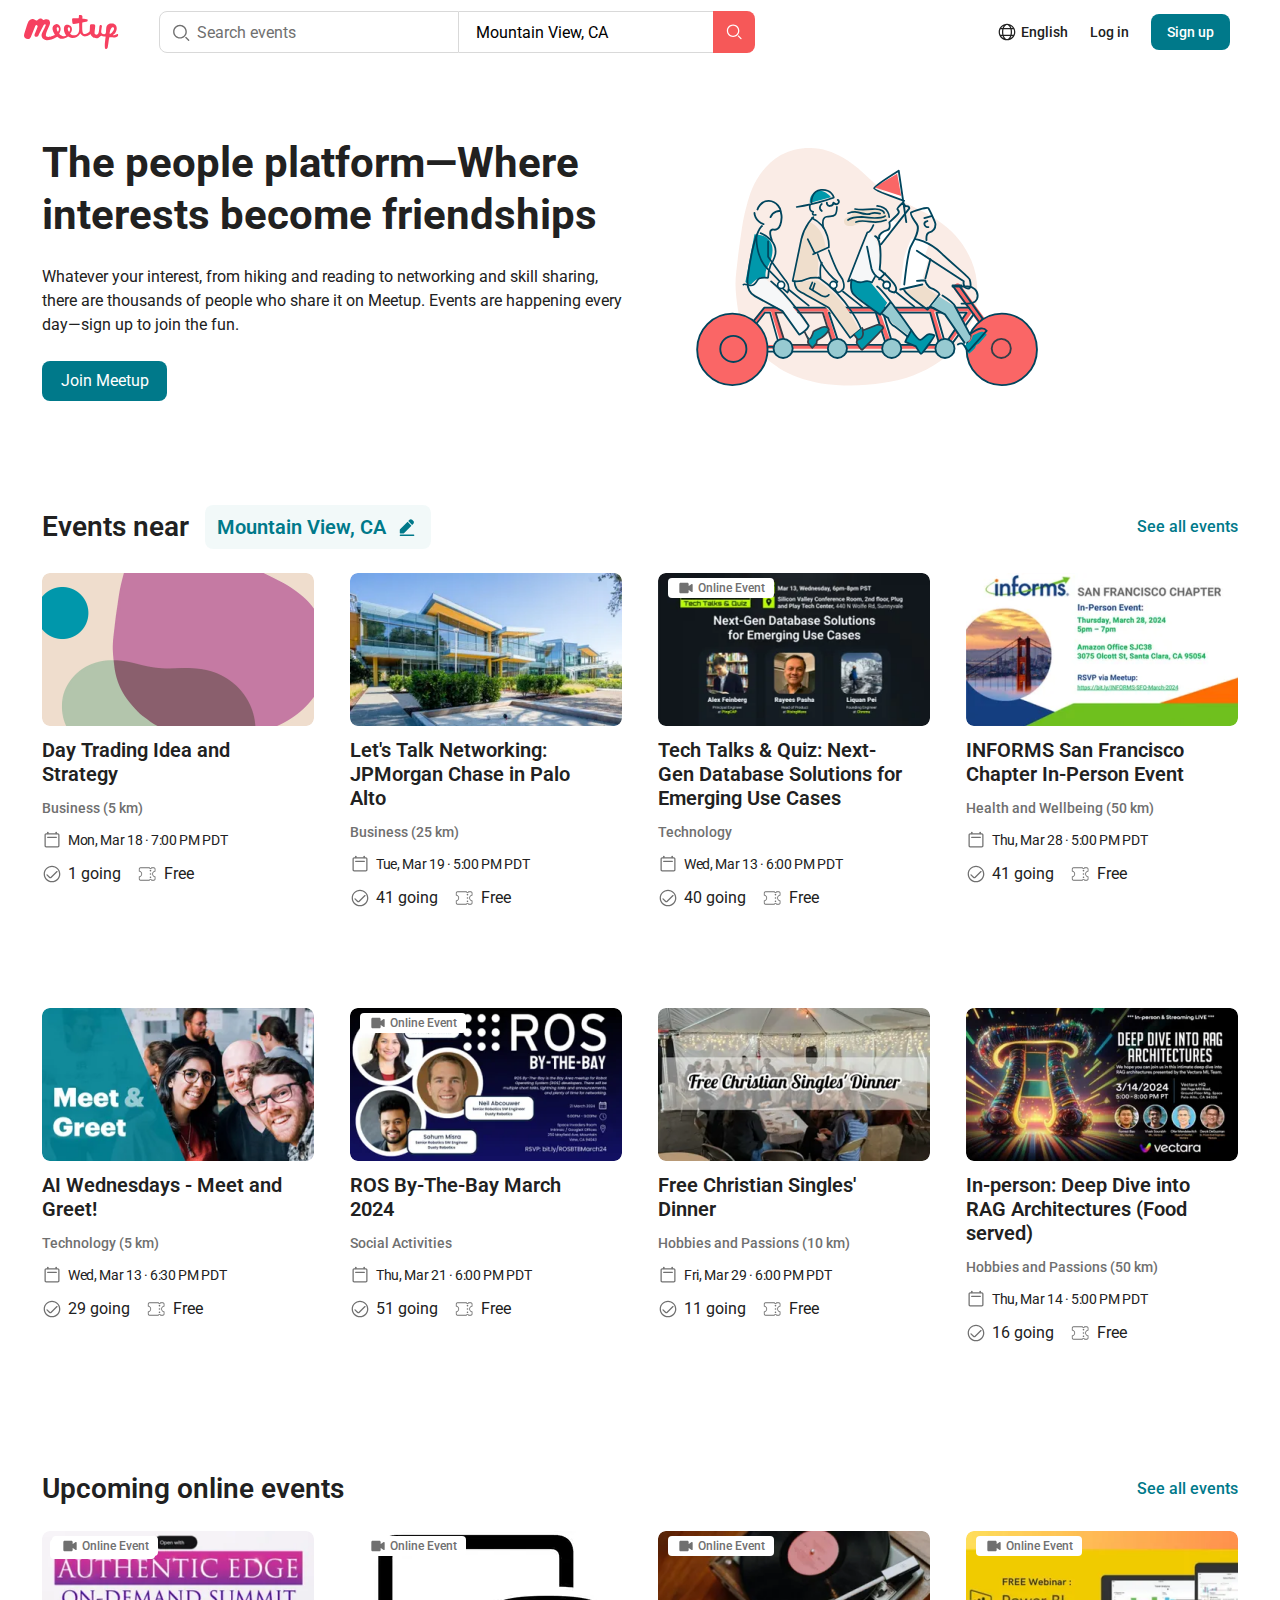
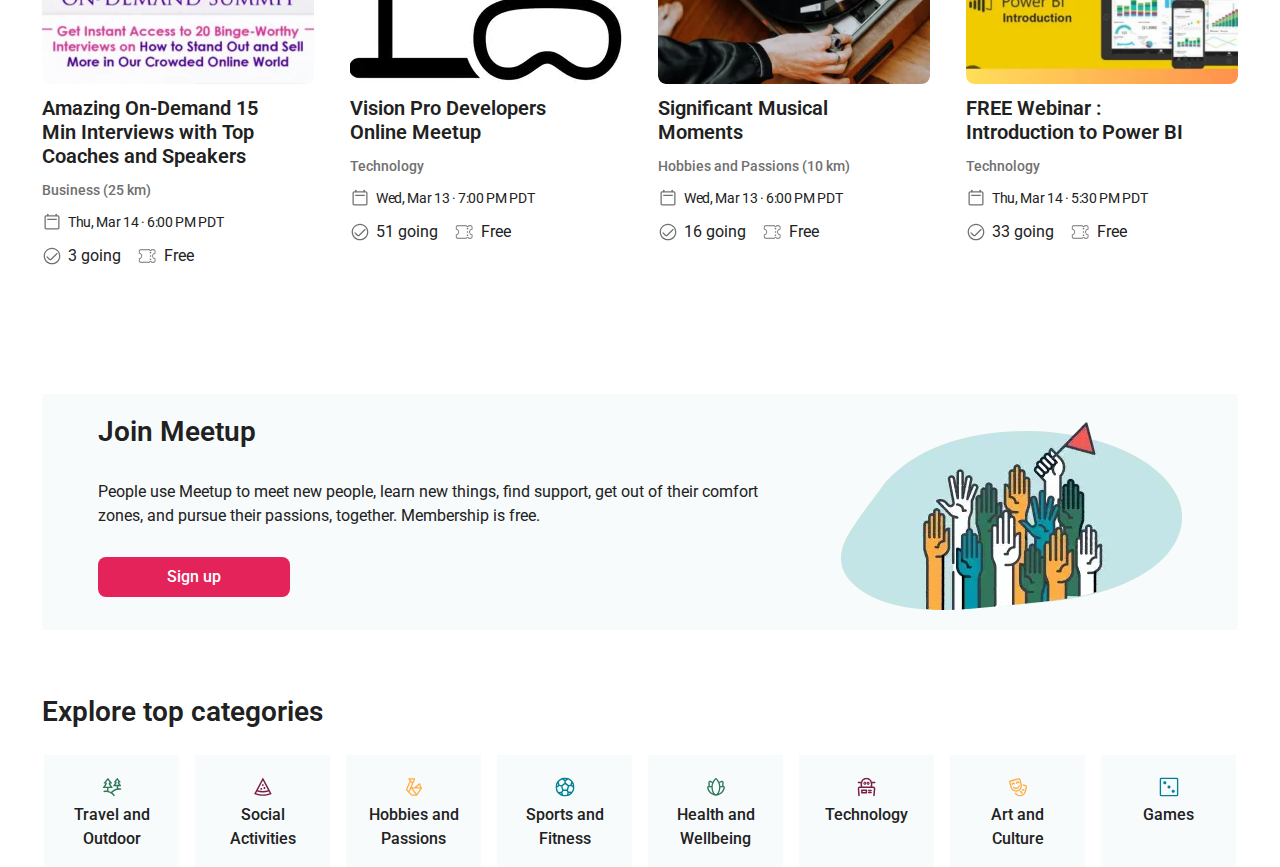
==== home.html @ adc6a34d "feat: add section categories to home-page" ====
<!DOCTYPE html>
<html lang="en">
  <head>
    <meta charset="UTF-8" />
    <meta name="viewport" content="width=device-width, initial-scale=1.0" />
    <title>Meetup</title>
    <link rel="preconnect" href="https://fonts.googleapis.com" />
    <link rel="preconnect" href="https://fonts.gstatic.com" crossorigin />
    <link
      href="https://fonts.googleapis.com/css2?family=Roboto:ital,wght@0,100;0,300;0,400;0,500;0,700;0,900;1,100;1,300;1,400;1,500;1,700;1,900&display=swap"
      rel="stylesheet"
    />
    <link rel="stylesheet" href="common-assets/styles/style.css" />
    <link rel="stylesheet" href="pages/home/styles/home.css" />
  </head>
  <body>
    <header class="header">
      <div class="logo">
        <a href="./home.html" class="logo__link">
          <img
            src="common-assets/icons/logo.svg"
            alt="logo_meetup"
            class="logo__img"
          />
        </a>
      </div>
      <form action="" class="search-form">
        <input
          type="text"
          name="search-events"
          class="search-form__input-events"
          placeholder="Search events"
        />
        <input
          type="text"
          name="search-location"
          class="search-form__input-location"
          value="Mountain View, CA"
        />
        <button type="submit" class="search-form__btn-submit">
          <img
            src="common-assets/icons/header_search_btn.svg"
            alt="search_btn_submit"
          />
        </button>
      </form>
      <div class="actions">
        <button class="btn-languages">
          <img src="common-assets/icons/header_languages.svg" alt="languages" />
          English
        </button>
        <button class="btn-logIn">Log in</button>
        <button class="btn-signUp">Sign up</button>
      </div>
    </header>
    <main class="main-container">
      <section class="banner">
        <div class="banner__content">
          <h1 class="banner__title">
            The people platform—Where interests become friendships
          </h1>
          <p class="banner__text">
            Whatever your interest, from hiking and reading to networking and
            skill sharing, there are thousands of people who share it on Meetup.
            Events are happening every day—sign up to join the fun.
          </p>
          <a href="./pages/events/events.html" class="banner__btn"
            >Join Meetup</a
          >
        </div>
        <img
          src="pages/home/assets/icons/banner.svg"
          alt="meetup_banner"
          class="banner__img"
        />
      </section>
      <section class="events">
        <div class="events__info">
          <h2 class="events__title">Events near</h2>
          <button class="events__btn-location">
            Mountain View, CA
            <img
              class="events__btn-location--icon"
              src="pages/home/assets/icons/events-location.svg"
              alt="change events location"
            />
          </button>
          <a href="" class="events__link">See all events</a>
        </div>
        <div class="events__list">
          <div class="event">
            <img
              src="pages/home/assets/images/events-1.png"
              alt="event-img"
              class="event__img"
            />
            <div class="event__content">
              <h3 class="event__title">Day Trading Idea and Strategy</h3>
              <p class="event__category">Business (5 km)</p>
              <p class="event__date">
                <img src="pages/home/assets/icons/event-date.svg" alt="date" />
                Mon, Mar 18 · 7:00 PM PDT
              </p>
              <div class="event__inner">
                <span class="event__attendees">
                  <img
                    src="pages/home/assets/icons/event-attendees.svg"
                    alt="attendees"
                  />
                  1 going
                </span>
                <span class="event__cost">
                  <img
                    src="./pages/home/assets/icons/event-cost.svg"
                    alt="cost"
                  />
                  Free
                </span>
              </div>
            </div>
          </div>
          <div class="event">
            <img
              src="pages/home/assets/images/events-2.png"
              alt="event-img"
              class="event__img"
            />
            <div class="event__content">
              <h3 class="event__title">
                Let's Talk Networking: JPMorgan Chase in Palo Alto
              </h3>
              <p class="event__category">Business (25 km)</p>
              <p class="event__date">
                <img src="pages/home/assets/icons/event-date.svg" alt="date" />
                Tue, Mar 19 · 5:00 PM PDT
              </p>
              <div class="event__inner">
                <span class="event__attendees">
                  <img
                    src="pages/home/assets/icons/event-attendees.svg"
                    alt="attendees"
                  />
                  41 going
                </span>
                <span class="event__cost">
                  <img
                    src="./pages/home/assets/icons/event-cost.svg"
                    alt="cost"
                  />
                  Free
                </span>
              </div>
            </div>
          </div>
          <div class="event">
            <img
              src="pages/home/assets/images/events-3.png"
              alt="event-img"
              class="event__img"
            />
            <div class="event__content">
              <div class="event__type">
                <img
                  src="pages/home/assets/icons/event-online.svg"
                  alt="online"
                />
                Online Event
              </div>
              <h3 class="event__title">
                Tech Talks & Quiz: Next-Gen Database Solutions for Emerging Use
                Cases
              </h3>
              <p class="event__category">Technology</p>
              <p class="event__date">
                <img src="pages/home/assets/icons/event-date.svg" alt="date" />
                Wed, Mar 13 · 6:00 PM PDT
              </p>
              <div class="event__inner">
                <span class="event__attendees">
                  <img
                    src="pages/home/assets/icons/event-attendees.svg"
                    alt="attendees"
                  />
                  40 going
                </span>
                <span class="event__cost">
                  <img
                    src="./pages/home/assets/icons/event-cost.svg"
                    alt="cost"
                  />
                  Free
                </span>
              </div>
            </div>
          </div>
          <div class="event">
            <img
              src="pages/home/assets/images/events-4.png"
              alt="event-img"
              class="event__img"
            />
            <div class="event__content">
              <h3 class="event__title">
                INFORMS San Francisco Chapter In-Person Event
              </h3>
              <p class="event__category">Health and Wellbeing (50 km)</p>
              <p class="event__date">
                <img src="pages/home/assets/icons/event-date.svg" alt="date" />
                Thu, Mar 28 · 5:00 PM PDT
              </p>
              <div class="event__inner">
                <span class="event__attendees">
                  <img
                    src="pages/home/assets/icons/event-attendees.svg"
                    alt="attendees"
                  />
                  41 going
                </span>
                <span class="event__cost">
                  <img
                    src="./pages/home/assets/icons/event-cost.svg"
                    alt="cost"
                  />
                  Free
                </span>
              </div>
            </div>
          </div>
          <div class="event">
            <img
              src="pages/home/assets/images/events-5.png"
              alt="event-img"
              class="event__img"
            />
            <div class="event__content">
              <h3 class="event__title">AI Wednesdays - Meet and Greet!</h3>
              <p class="event__category">Technology (5 km)</p>
              <p class="event__date">
                <img src="pages/home/assets/icons/event-date.svg" alt="date" />
                Wed, Mar 13 · 6:30 PM PDT
              </p>
              <div class="event__inner">
                <span class="event__attendees">
                  <img
                    src="pages/home/assets/icons/event-attendees.svg"
                    alt="attendees"
                  />
                  29 going
                </span>
                <span class="event__cost">
                  <img
                    src="./pages/home/assets/icons/event-cost.svg"
                    alt="cost"
                  />
                  Free
                </span>
              </div>
            </div>
          </div>
          <div class="event">
            <img
              src="pages/home/assets/images/events-6.png"
              alt="event-img"
              class="event__img"
            />
            <div class="event__content">
              <div class="event__type">
                <img
                  src="pages/home/assets/icons/event-online.svg"
                  alt="online"
                />
                Online Event
              </div>
              <h3 class="event__title">ROS By-The-Bay March 2024</h3>
              <p class="event__category">Social Activities</p>
              <p class="event__date">
                <img src="pages/home/assets/icons/event-date.svg" alt="date" />
                Thu, Mar 21 · 6:00 PM PDT
              </p>
              <div class="event__inner">
                <span class="event__attendees">
                  <img
                    src="pages/home/assets/icons/event-attendees.svg"
                    alt="attendees"
                  />
                  51 going
                </span>
                <span class="event__cost">
                  <img
                    src="./pages/home/assets/icons/event-cost.svg"
                    alt="cost"
                  />
                  Free
                </span>
              </div>
            </div>
          </div>
          <div class="event">
            <img
              src="pages/home/assets/images/events-7.png"
              alt="event-img"
              class="event__img"
            />
            <div class="event__content">
              <h3 class="event__title">Free Christian Singles' Dinner</h3>
              <p class="event__category">Hobbies and Passions (10 km)</p>
              <p class="event__date">
                <img src="pages/home/assets/icons/event-date.svg" alt="date" />
                Fri, Mar 29 · 6:00 PM PDT
              </p>
              <div class="event__inner">
                <span class="event__attendees">
                  <img
                    src="pages/home/assets/icons/event-attendees.svg"
                    alt="attendees"
                  />
                  11 going
                </span>
                <span class="event__cost">
                  <img
                    src="./pages/home/assets/icons/event-cost.svg"
                    alt="cost"
                  />
                  Free
                </span>
              </div>
            </div>
          </div>
          <div class="event">
            <img
              src="pages/home/assets/images/events-8.png"
              alt="event-img"
              class="event__img"
            />
            <div class="event__content">
              <h3 class="event__title">
                In-person: Deep Dive into RAG Architectures (Food served)
              </h3>
              <p class="event__category">Hobbies and Passions (50 km)</p>
              <p class="event__date">
                <img src="pages/home/assets/icons/event-date.svg" alt="date" />
                Thu, Mar 14 · 5:00 PM PDT
              </p>
              <div class="event__inner">
                <span class="event__attendees">
                  <img
                    src="pages/home/assets/icons/event-attendees.svg"
                    alt="attendees"
                  />
                  16 going
                </span>
                <span class="event__cost">
                  <img
                    src="./pages/home/assets/icons/event-cost.svg"
                    alt="cost"
                  />
                  Free
                </span>
              </div>
            </div>
          </div>
        </div>
      </section>
      <section class="events events--online">
        <div class="events__info">
          <h2 class="events__title">Upcoming online events</h2>
          <a href="" class="events__link">See all events</a>
        </div>
        <div class="events__list">
          <div class="event">
            <img
              src="pages/home/assets/images/events-online-1.png"
              alt="event-img"
              class="event__img"
            />
            <div class="event__content">
              <div class="event__type">
                <img
                  src="pages/home/assets/icons/event-online.svg"
                  alt="online"
                />
                Online Event
              </div>
              <h3 class="event__title">
                Amazing On-Demand 15 Min Interviews with Top Coaches and
                Speakers
              </h3>
              <p class="event__category">Business (25 km)</p>
              <p class="event__date">
                <img src="pages/home/assets/icons/event-date.svg" alt="date" />
                Thu, Mar 14 · 6:00 PM PDT
              </p>
              <div class="event__inner">
                <span class="event__attendees">
                  <img
                    src="pages/home/assets/icons/event-attendees.svg"
                    alt="attendees"
                  />
                  3 going
                </span>
                <span class="event__cost">
                  <img
                    src="./pages/home/assets/icons/event-cost.svg"
                    alt="cost"
                  />
                  Free
                </span>
              </div>
            </div>
          </div>
          <div class="event">
            <img
              src="pages/home/assets/images/events-online-2.png"
              alt="event-img"
              class="event__img"
            />
            <div class="event__content">
              <div class="event__type">
                <img
                  src="pages/home/assets/icons/event-online.svg"
                  alt="online"
                />
                Online Event
              </div>
              <h3 class="event__title">Vision Pro Developers Online Meetup</h3>
              <p class="event__category">Technology</p>
              <p class="event__date">
                <img src="pages/home/assets/icons/event-date.svg" alt="date" />
                Wed, Mar 13 · 7:00 PM PDT
              </p>
              <div class="event__inner">
                <span class="event__attendees">
                  <img
                    src="pages/home/assets/icons/event-attendees.svg"
                    alt="attendees"
                  />
                  51 going
                </span>
                <span class="event__cost">
                  <img
                    src="./pages/home/assets/icons/event-cost.svg"
                    alt="cost"
                  />
                  Free
                </span>
              </div>
            </div>
          </div>
          <div class="event">
            <img
              src="pages/home/assets/images/events-online-3.png"
              alt="event-img"
              class="event__img"
            />
            <div class="event__content">
              <div class="event__type">
                <img
                  src="pages/home/assets/icons/event-online.svg"
                  alt="online"
                />
                Online Event
              </div>
              <h3 class="event__title">Significant Musical Moments</h3>
              <p class="event__category">Hobbies and Passions (10 km)</p>
              <p class="event__date">
                <img src="pages/home/assets/icons/event-date.svg" alt="date" />
                Wed, Mar 13 · 6:00 PM PDT
              </p>
              <div class="event__inner">
                <span class="event__attendees">
                  <img
                    src="pages/home/assets/icons/event-attendees.svg"
                    alt="attendees"
                  />
                  16 going
                </span>
                <span class="event__cost">
                  <img
                    src="./pages/home/assets/icons/event-cost.svg"
                    alt="cost"
                  />
                  Free
                </span>
              </div>
            </div>
          </div>
          <div class="event">
            <img
              src="pages/home/assets/images/events-online-4.png"
              alt="event-img"
              class="event__img"
            />
            <div class="event__content">
              <div class="event__type">
                <img
                  src="pages/home/assets/icons/event-online.svg"
                  alt="online"
                />
                Online Event
              </div>
              <h3 class="event__title">
                FREE Webinar : Introduction to Power BI
              </h3>
              <p class="event__category">Technology</p>
              <p class="event__date">
                <img src="pages/home/assets/icons/event-date.svg" alt="date" />
                Thu, Mar 14 · 5:30 PM PDT
              </p>
              <div class="event__inner">
                <span class="event__attendees">
                  <img
                    src="pages/home/assets/icons/event-attendees.svg"
                    alt="attendees"
                  />
                  33 going
                </span>
                <span class="event__cost">
                  <img
                    src="./pages/home/assets/icons/event-cost.svg"
                    alt="cost"
                  />
                  Free
                </span>
              </div>
            </div>
          </div>
        </div>
      </section>
      <section class="join">
        <h2 class="join__title">Join Meetup</h2>
        <img
          src="pages/home/assets/images/join.png"
          alt="join_img"
          class="join__img"
        />
        <p class="join__text">
          People use Meetup to meet new people, learn new things, find support,
          get out of their comfort zones, and pursue their passions, together.
          Membership is free.
        </p>
        <button class="join__btn">Sign up</button>
      </section>
      <section class="categories">
        <h2 class="categories__title">Explore top categories</h2>
        <div class="categories__wrapper">
          <div class="category">
            <img
              class="category__icon"
              src="pages/home/assets/icons/category-1.svg"
              alt="category-icon"
            />
            <h4 class="category__title">Travel and Outdoor</h4>
          </div>
          <div class="category">
            <img
              class="category__icon"
              src="pages/home/assets/icons/category-2.svg"
              alt="category-icon"
            />
            <h4 class="category__title">Social Activities</h4>
          </div>
          <div class="category">
            <img
              class="category__icon"
              src="pages/home/assets/icons/category-3.svg"
              alt="category-icon"
            />
            <h4 class="category__title">Hobbies and Passions</h4>
          </div>
          <div class="category">
            <img
              class="category__icon"
              src="pages/home/assets/icons/category-4.svg"
              alt="category-icon"
            />
            <h4 class="category__title">Sports and Fitness</h4>
          </div>
          <div class="category">
            <img
              class="category__icon"
              src="pages/home/assets/icons/category-5.svg"
              alt="category-icon"
            />
            <h4 class="category__title">Health and Wellbeing</h4>
          </div>
          <div class="category">
            <img
              class="category__icon"
              src="pages/home/assets/icons/category-6.svg"
              alt="category-icon"
            />
            <h4 class="category__title">Technology</h4>
          </div>
          <div class="category">
            <img
              class="category__icon"
              src="pages/home/assets/icons/category-7.svg"
              alt="category-icon"
            />
            <h4 class="category__title">Art and Culture</h4>
          </div>
          <div class="category">
            <img
              class="category__icon"
              src="pages/home/assets/icons/category-8.svg"
              alt="category-icon"
            />
            <h4 class="category__title">Games</h4>
          </div>
        </div>
      </section>
    </main>
  </body>
</html>
---- common-assets/styles/style.css ----
* {
  margin: 0;
  padding: 0;
  box-sizing: border-box;
  font-family: "Roboto", sans-serif;
  font-weight: 400;
  font-style: normal;
}

.header {
  display: flex;
  align-items: center;
  justify-content: space-between;
  gap: 15px 40px;
  flex-wrap: wrap;
  padding: 11px 50px 11px 24px;
}
@media screen and (max-width: 1024.9px) {
  .header {
    padding-right: 24px;
  }
}
@media screen and (max-width: 545.9px) {
  .header {
    padding: 4px 7px 4px 20px;
    -moz-column-gap: 30px;
         column-gap: 30px;
  }
}
.header .logo {
  /* .logo__link */
}
@media screen and (max-width: 545.9px) {
  .header .logo {
    padding-left: 4px;
  }
}
.header .logo__link {
  display: flex;
  align-items: center;
  justify-content: center;
  gap: 0;
}
.header .search-form {
  display: flex;
  align-items: center;
  justify-content: start;
  gap: 0;
  flex-grow: 1;
  /* .search-form__input-events */
  /* .search-form__input-location */
  /* .search-form__input-events */
  /* .search-form__input-location */
  /* .search-form__btn-submit */
}
@media screen and (max-width: 950.9px) {
  .header .search-form {
    order: 2;
  }
}
.header .search-form__input-events, .header .search-form__input-location {
  font-size: 16px;
  font-weight: 400;
  line-height: 1.17;
  border: 1px solid #d9d9d9;
  outline: none;
  padding: 13px 17px;
  height: 42px;
  color: #000000;
}
.header .search-form__input-events::-moz-placeholder, .header .search-form__input-location::-moz-placeholder {
  font-size: 16px;
  font-weight: 400;
  line-height: 1.17;
  color: #707070;
}
.header .search-form__input-events::placeholder, .header .search-form__input-location::placeholder {
  font-size: 16px;
  font-weight: 400;
  line-height: 1.17;
  color: #707070;
}
.header .search-form__input-events {
  border-radius: 8px 0px 0px 8px;
  background-image: url("./../icons/header_search_events.svg");
  background-repeat: no-repeat;
  background-position: 10px 10px;
  padding-left: 37px;
  flex-basis: 300px;
}
@media screen and (max-width: 950.9px) {
  .header .search-form__input-events {
    flex-grow: 1;
  }
}
.header .search-form__input-location {
  border-left: none;
  border-right: none;
  flex-basis: 254px;
}
@media screen and (max-width: 950.9px) {
  .header .search-form__input-location {
    flex-grow: 1;
  }
}
@media screen and (max-width: 545.9px) {
  .header .search-form__input-location {
    display: none;
  }
}
.header .search-form__btn-submit {
  display: flex;
  align-items: center;
  justify-content: center;
  gap: 0;
  border: none;
  outline: none;
  cursor: pointer;
  width: 42px;
  height: 42px;
  border-radius: 0px 8px 8px 0px;
  background-color: #f65858;
  flex-shrink: 0;
}
@media screen and (max-width: 950.9px) {
  .header .search-form__btn-submit {
    margin-right: 23px;
  }
}
.header .actions {
  display: flex;
  align-items: center;
  justify-content: center;
  gap: 22px;
}
.header .actions .btn-languages,
.header .actions .btn-logIn {
  display: flex;
  align-items: center;
  justify-content: center;
  gap: 0;
  border: none;
  outline: none;
  cursor: pointer;
  padding: 8px 0;
  height: 36px;
  gap: 4px;
  font-size: 14px;
  font-weight: 500;
  line-height: 1.43;
  color: #212121;
  background-color: #ffffff;
  border-radius: 8px;
}
.header .actions .btn-signUp {
  display: flex;
  align-items: center;
  justify-content: center;
  gap: 0;
  border: none;
  outline: none;
  cursor: pointer;
  padding: 8px 0;
  height: 36px;
  gap: 4px;
  font-size: 14px;
  font-weight: 500;
  line-height: 1.43;
  color: #ffffff;
  background-color: #00798a;
  border-radius: 8px;
  padding-left: 16px;
  padding-right: 16px;
}/*# sourceMappingURL=style.css.map */
---- pages/home/styles/home.css ----
.main-container {
  display: flex;
  flex-direction: column;
  gap: 64px;
  width: 100%;
  max-width: 1244px;
  padding: 0 24px;
  margin: 0 auto;
}
@media screen and (max-width: 425.9px) {
  .main-container {
    padding: 0 15px;
    gap: 20px;
  }
}

.banner {
  display: flex;
  align-items: center;
  justify-content: start;
  gap: 46px;
  padding: 71px 0 38px;
  /* .banner__content */
  /* .banner__title */
  /* .banner__text */
  /* .banner__btn */
  /* .banner__img */
}
@media screen and (max-width: 925.9px) {
  .banner {
    flex-direction: column;
  }
}
@media screen and (max-width: 425.9px) {
  .banner {
    padding: 19px 0 0 6px;
    gap: 10px;
  }
}
.banner__content {
  display: flex;
  flex-direction: column;
  gap: 24px;
  color: #212121;
  max-width: 580px;
}
@media screen and (max-width: 425.9px) {
  .banner__content {
    gap: 20px;
  }
}
.banner__title {
  font-size: 42px;
  font-weight: 700;
  line-height: 1.24;
}
@media screen and (max-width: 425.9px) {
  .banner__title {
    font-size: 25px;
  }
}
.banner__text {
  font-size: 16px;
  line-height: 24px;
}
@media screen and (max-width: 425.9px) {
  .banner__text {
    font-size: 12px;
  }
}
.banner__btn {
  display: flex;
  align-items: center;
  justify-content: center;
  gap: 0;
  border: none;
  outline: none;
  cursor: pointer;
  border-radius: 8px;
  width: 125px;
  height: 40px;
  color: #ffffff;
  background-color: #00798a;
  font-size: 16px;
  line-height: 1.5;
  text-decoration: none;
}
.banner__img {
  max-width: 379px;
}
@media screen and (max-width: 425.9px) {
  .banner__img {
    max-width: 215px;
  }
}

.events {
  display: flex;
  flex-direction: column;
  gap: 24px;
  /* .events__info */
  /* .events__title */
  /* .events__btn-location */
  /* .events__link */
  /* .events__list */
}
.events__info {
  display: flex;
  align-items: center;
  justify-content: start;
  gap: 16px;
}
.events__title {
  font-size: 28px;
  font-weight: 600;
  line-height: 1.29;
  color: #212121;
}
@media screen and (max-width: 768.9px) {
  .events__title {
    font-size: 20px;
  }
}
.events__btn-location {
  display: flex;
  align-items: center;
  justify-content: center;
  gap: 0;
  border: none;
  outline: none;
  cursor: pointer;
  border-radius: 8px;
  width: auto;
  height: auto;
  color: #00798a;
  background-color: rgba(151, 202, 209, 0.12);
  gap: 10px;
  padding: 10px 12px;
  font-size: 20px;
  font-weight: 600;
  line-height: 1.2;
}
@media screen and (max-width: 644.9px) {
  .events__btn-location {
    font-size: 14px;
    padding: 9px 8px;
  }
}
.events__link {
  margin-left: auto;
  font-size: 16px;
  font-weight: 500;
  line-height: 1.5;
  color: #00798a;
  text-decoration: none;
}
@media screen and (max-width: 644.9px) {
  .events__link {
    display: none;
  }
}
.events__list {
  display: flex;
  align-items: center;
  justify-content: center;
  gap: 36px;
  flex-wrap: wrap;
}
@media screen and (max-width: 644.9px) {
  .events__list {
    gap: 20px;
  }
}
.events .event {
  display: flex;
  flex-direction: column;
  gap: 12px;
  position: relative;
  width: 272px;
  height: 399px;
  /* .event:nth-child(n + 4) */
  /* .event__img */
  /* .event__content */
  /* .event__type */
  /* .event__title */
  /* .event__category */
  /* .event__inner */
  /* .event__date */
  /* .event__attendees */
  /* .event__cost */
  /* .event__date */
  /* .event__attendees */
  /* .event__cost */
  /* .event__attendees */
  /* .event__cost */
}
@media screen and (max-width: 644.9px) {
  .events .event {
    flex-direction: row;
    width: 100%;
    height: auto;
    border-top: 1px solid #d9d9d9;
    padding: 10px 0;
    gap: 8px;
  }
}
@media screen and (max-width: 644.9px) {
  .events .event:nth-child(n+4) {
    display: none;
  }
}
.events .event__img {
  width: 272px;
  height: 153px;
  border-radius: 8px;
}
@media screen and (max-width: 644.9px) {
  .events .event__img {
    width: 98px;
    height: 55px;
  }
}
.events .event__content {
  display: flex;
  flex-direction: column;
  gap: 12px;
}
@media screen and (max-width: 644.9px) {
  .events .event__content {
    gap: 3px;
  }
}
.events .event__type {
  display: flex;
  align-items: center;
  justify-content: center;
  gap: 4px;
  position: absolute;
  top: 5px;
  left: 10px;
  width: 106px;
  height: 20px;
  border-radius: 4px;
  background-color: #ffffff;
  color: #707070;
  font-size: 12px;
  font-weight: 500;
}
@media screen and (max-width: 644.9px) {
  .events .event__type {
    order: 4;
    font-size: 8px;
    position: static;
    justify-content: start;
  }
}
.events .event__title {
  font-size: 20px;
  font-weight: 600;
  line-height: 1.2;
  color: #212121;
  padding-right: 28px;
}
@media screen and (max-width: 644.9px) {
  .events .event__title {
    order: 2;
    font-size: 10px;
    font-weight: 500;
    padding: 0;
  }
}
.events .event__category {
  font-size: 14px;
  font-weight: 500;
  line-height: 1.43;
  color: #707070;
}
@media screen and (max-width: 644.9px) {
  .events .event__category {
    order: 3;
    font-size: 9px;
    font-weight: 400;
  }
}
.events .event__inner {
  display: flex;
  align-items: center;
  justify-content: start;
  gap: 16px;
}
@media screen and (max-width: 644.9px) {
  .events .event__inner {
    order: 5;
    margin-top: 15px;
  }
}
.events .event__date, .events .event__attendees, .events .event__cost {
  display: flex;
  align-items: center;
  justify-content: start;
  gap: 6px;
}
.events .event__date {
  font-size: 14px;
  line-height: 1.43;
  letter-spacing: -0.35px;
  color: #212121;
}
@media screen and (max-width: 644.9px) {
  .events .event__date {
    order: 1;
    font-size: 9px;
    font-weight: 500;
    letter-spacing: -0.21px;
    color: #7c6f50;
  }
}
@media screen and (max-width: 644.9px) {
  .events .event__date img {
    display: none;
  }
}
.events .event__attendees, .events .event__cost {
  font-size: 16px;
  line-height: 1.5;
  color: #212121;
}
@media screen and (max-width: 644.9px) {
  .events .event__attendees {
    font-size: 9px;
    color: #707070;
  }
}
@media screen and (max-width: 644.9px) {
  .events .event__attendees img {
    display: none;
  }
}
@media screen and (max-width: 644.9px) {
  .events .event__cost {
    display: none;
  }
}

.join {
  display: grid;
  grid-template-columns: 1fr auto;
  gap: 16px 57px;
  color: #212121;
  background-color: rgba(151, 202, 209, 0.08);
  padding: 20px 56px;
  /* .join__content */
  /* .join__title */
  /* .join__text */
  /* .join__btn */
  /* .join__img */
}
@media screen and (max-width: 868.9px) {
  .join {
    -moz-column-gap: 25px;
         column-gap: 25px;
    padding: 20px;
  }
}
@media screen and (max-width: 644.9px) {
  .join {
    grid-template-columns: 1fr;
    gap: 7px;
  }
}
.join__content {
  display: flex;
  flex-direction: column;
  gap: 16px;
  align-items: start;
}
.join__title {
  font-size: 28px;
  font-weight: 600;
  line-height: 1.29;
  color: #212121;
}
@media screen and (max-width: 768.9px) {
  .join__title {
    font-size: 20px;
  }
}
.join__text {
  font-size: 16px;
  line-height: 1.5;
}
@media screen and (max-width: 768.9px) {
  .join__text {
    font-size: 12px;
  }
}
.join__btn {
  display: flex;
  align-items: center;
  justify-content: center;
  gap: 0;
  border: none;
  outline: none;
  cursor: pointer;
  border-radius: 8px;
  width: 192px;
  height: 40px;
  color: #ffffff;
  background-color: #e32359;
  font-size: 16px;
  font-weight: 500;
  line-height: 1.5;
}
@media screen and (max-width: 644.9px) {
  .join__btn {
    justify-self: center;
    margin-top: 15px;
  }
}
.join__img {
  width: 341px;
  height: 196px;
  grid-row-start: 1;
  grid-row-end: 4;
  grid-column-start: 2;
  grid-column-end: 3;
}
@media screen and (max-width: 868.9px) {
  .join__img {
    width: 238px;
    height: 137px;
  }
}
@media screen and (max-width: 644.9px) {
  .join__img {
    grid-row-start: auto;
    grid-row-end: auto;
    grid-column-start: auto;
    grid-column-end: auto;
    justify-self: center;
  }
}

.categories {
  display: flex;
  flex-direction: column;
  gap: 24px;
  /* .categories__title */
  /* .categories__wrapper */
}
.categories__title {
  font-size: 28px;
  font-weight: 600;
  line-height: 1.29;
  color: #212121;
}
@media screen and (max-width: 768.9px) {
  .categories__title {
    font-size: 20px;
  }
}
.categories__wrapper {
  display: flex;
  align-items: center;
  justify-content: center;
  gap: 16px;
  flex-wrap: wrap;
}
.categories .category {
  display: flex;
  flex-direction: column;
  gap: 6px;
  align-items: center;
  width: 135px;
  height: 112px;
  padding: 22px 22px 11px;
  background-color: rgba(151, 202, 209, 0.08);
  /* .category__icon */
  /* .category__title */
}
.categories .category__icon {
  width: 20px;
  height: 20px;
}
.categories .category__title {
  font-size: 16px;
  font-weight: 500;
  line-height: 1.5;
  color: #212121;
  text-align: center;
}/*# sourceMappingURL=home.css.map */
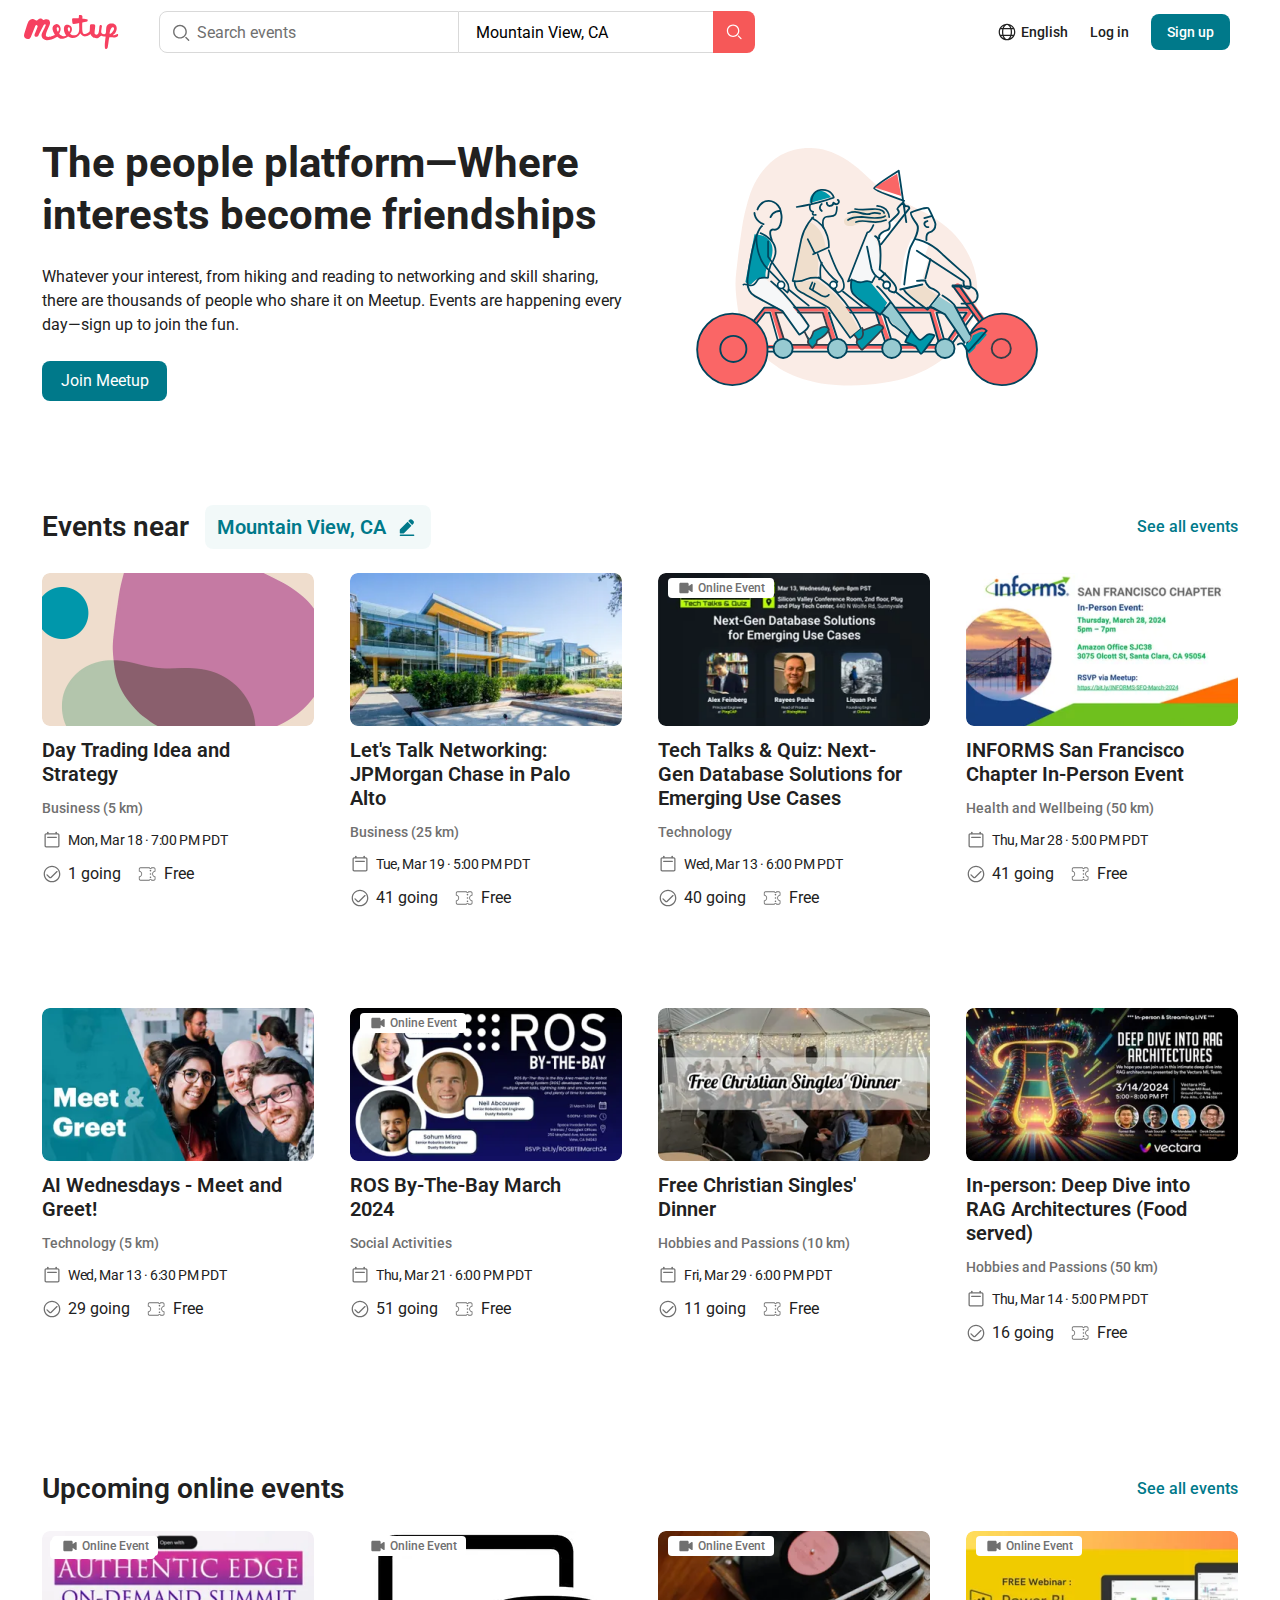
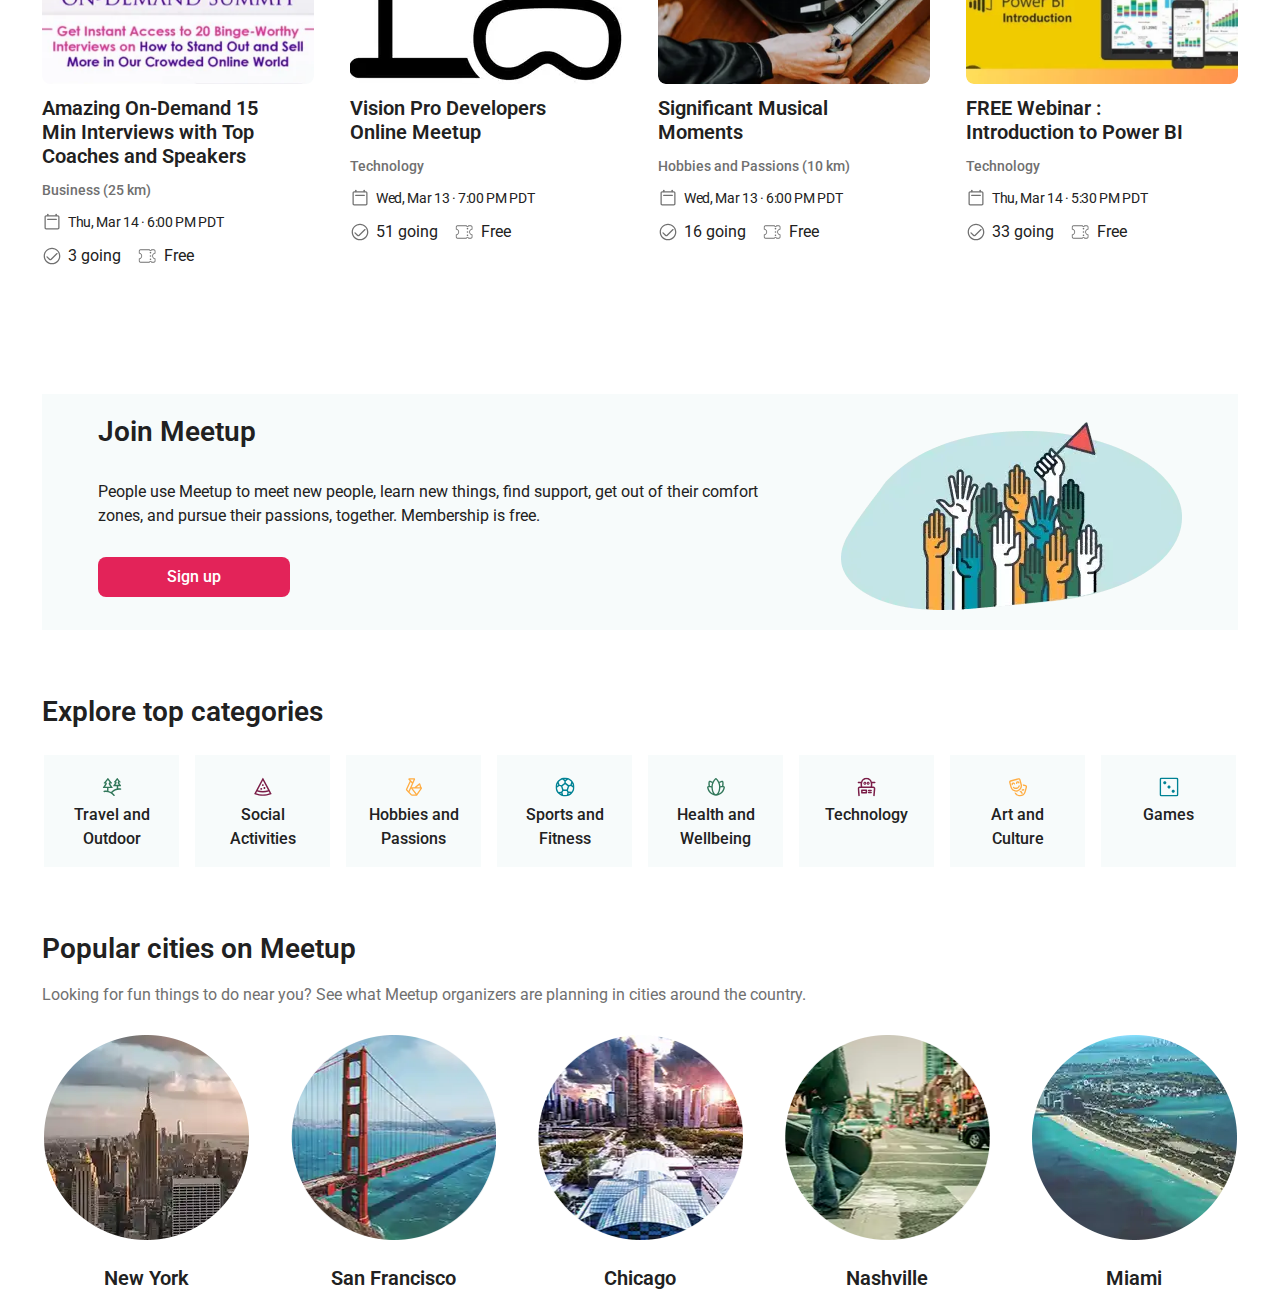
==== commit 44cc7fbc: "feat: add section cities to home-page" ====
--- a/home.html
+++ b/home.html
@@ -609,6 +609,55 @@
           </div>
         </div>
       </section>
+      <section class="cities">
+        <h2 class="cities__title">Popular cities on Meetup</h2>
+        <p class="cities__text">
+          Looking for fun things to do near you? See what Meetup organizers are
+          planning in cities around the country.
+        </p>
+        <div class="cities__wrapper">
+          <div class="city">
+            <img
+              src="./pages/home/assets/images/city-new-york.png"
+              alt="New York"
+              class="city__img"
+            />
+            <h4 class="city__title">New York</h4>
+          </div>
+          <div class="city">
+            <img
+              src="./pages/home/assets/images/city-san-francisco.png"
+              alt="San Francisco"
+              class="city__img"
+            />
+            <h4 class="city__title">San Francisco</h4>
+          </div>
+          <div class="city">
+            <img
+              src="./pages/home/assets/images/city-chicago.png"
+              alt="Chicago"
+              class="city__img"
+            />
+            <h4 class="city__title">Chicago</h4>
+          </div>
+          <div class="city">
+            <img
+              src="./pages/home/assets/images/city-nashville.png"
+              alt="Nashville"
+              class="city__img"
+            />
+            <h4 class="city__title">Nashville</h4>
+          </div>
+          <div class="city">
+            <img
+              src="./pages/home/assets/images/city-miami.png"
+              alt="Miami"
+              class="city__img"
+            />
+            <h4 class="city__title">Miami</h4>
+          </div>
+        </div>
+      </section>
     </main>
   </body>
 </html>
--- a/common-assets/styles/style.css
+++ b/common-assets/styles/style.css
@@ -60,7 +60,6 @@
 }
 .header .search-form__input-events, .header .search-form__input-location {
   font-size: 16px;
-  font-weight: 400;
   line-height: 1.17;
   border: 1px solid #d9d9d9;
   outline: none;
@@ -70,13 +69,11 @@
 }
 .header .search-form__input-events::-moz-placeholder, .header .search-form__input-location::-moz-placeholder {
   font-size: 16px;
-  font-weight: 400;
   line-height: 1.17;
   color: #707070;
 }
 .header .search-form__input-events::placeholder, .header .search-form__input-location::placeholder {
   font-size: 16px;
-  font-weight: 400;
   line-height: 1.17;
   color: #707070;
 }
@@ -116,13 +113,15 @@
   border: none;
   outline: none;
   cursor: pointer;
+  border-radius: 8px;
   width: 42px;
   height: 42px;
+  color: #ffffff;
+  background-color: #f65858;
   border-radius: 0px 8px 8px 0px;
-  background-color: #f65858;
   flex-shrink: 0;
 }
-@media screen and (max-width: 950.9px) {
+@media screen and (max-width: 545.9px) {
   .header .search-form__btn-submit {
     margin-right: 23px;
   }
@@ -142,15 +141,16 @@
   border: none;
   outline: none;
   cursor: pointer;
+  border-radius: 8px;
+  width: auto;
+  height: 36px;
+  color: #212121;
+  background-color: #ffffff;
   padding: 8px 0;
-  height: 36px;
   gap: 4px;
   font-size: 14px;
   font-weight: 500;
   line-height: 1.43;
-  color: #212121;
-  background-color: #ffffff;
-  border-radius: 8px;
 }
 .header .actions .btn-signUp {
   display: flex;
@@ -160,15 +160,16 @@
   border: none;
   outline: none;
   cursor: pointer;
+  border-radius: 8px;
+  width: auto;
+  height: 36px;
+  color: #ffffff;
+  background-color: #00798a;
   padding: 8px 0;
-  height: 36px;
   gap: 4px;
   font-size: 14px;
   font-weight: 500;
   line-height: 1.43;
-  color: #ffffff;
-  background-color: #00798a;
-  border-radius: 8px;
   padding-left: 16px;
   padding-right: 16px;
 }/*# sourceMappingURL=style.css.map */--- a/pages/home/styles/home.css
+++ b/pages/home/styles/home.css
@@ -488,4 +488,77 @@
   line-height: 1.5;
   color: #212121;
   text-align: center;
+}
+
+.cities {
+  display: flex;
+  flex-direction: column;
+  gap: 16px;
+  /* .cities__title */
+  /* .cities__text */
+  /* .cities__wrapper */
+}
+.cities__title {
+  font-size: 28px;
+  font-weight: 600;
+  line-height: 1.29;
+  color: #212121;
+}
+@media screen and (max-width: 768.9px) {
+  .cities__title {
+    font-size: 20px;
+  }
+}
+.cities__text {
+  font-size: 16px;
+  line-height: 24px;
+  color: #707070;
+}
+@media screen and (max-width: 425.9px) {
+  .cities__text {
+    font-size: 12px;
+  }
+}
+.cities__wrapper {
+  display: flex;
+  align-items: center;
+  justify-content: center;
+  gap: 42px;
+  flex-wrap: wrap;
+  margin-top: 12px;
+}
+.cities .city {
+  display: flex;
+  flex-direction: column;
+  gap: 24px;
+  align-items: center;
+  /* .city:nth-child(n + 5) */
+  /* .city__img */
+  /* .city__title */
+}
+@media screen and (max-width: 607.9px) {
+  .cities .city:nth-child(n+5) {
+    display: none;
+  }
+}
+.cities .city__img {
+  width: 205px;
+  height: 205px;
+}
+@media screen and (max-width: 768.9px) {
+  .cities .city__img {
+    width: 153px;
+    height: 153px;
+  }
+}
+.cities .city__title {
+  font-size: 20px;
+  font-weight: 600;
+  line-height: 1.4;
+  color: #212121;
+}
+@media screen and (max-width: 425.9px) {
+  .cities .city__title {
+    font-size: 15px;
+  }
 }/*# sourceMappingURL=home.css.map */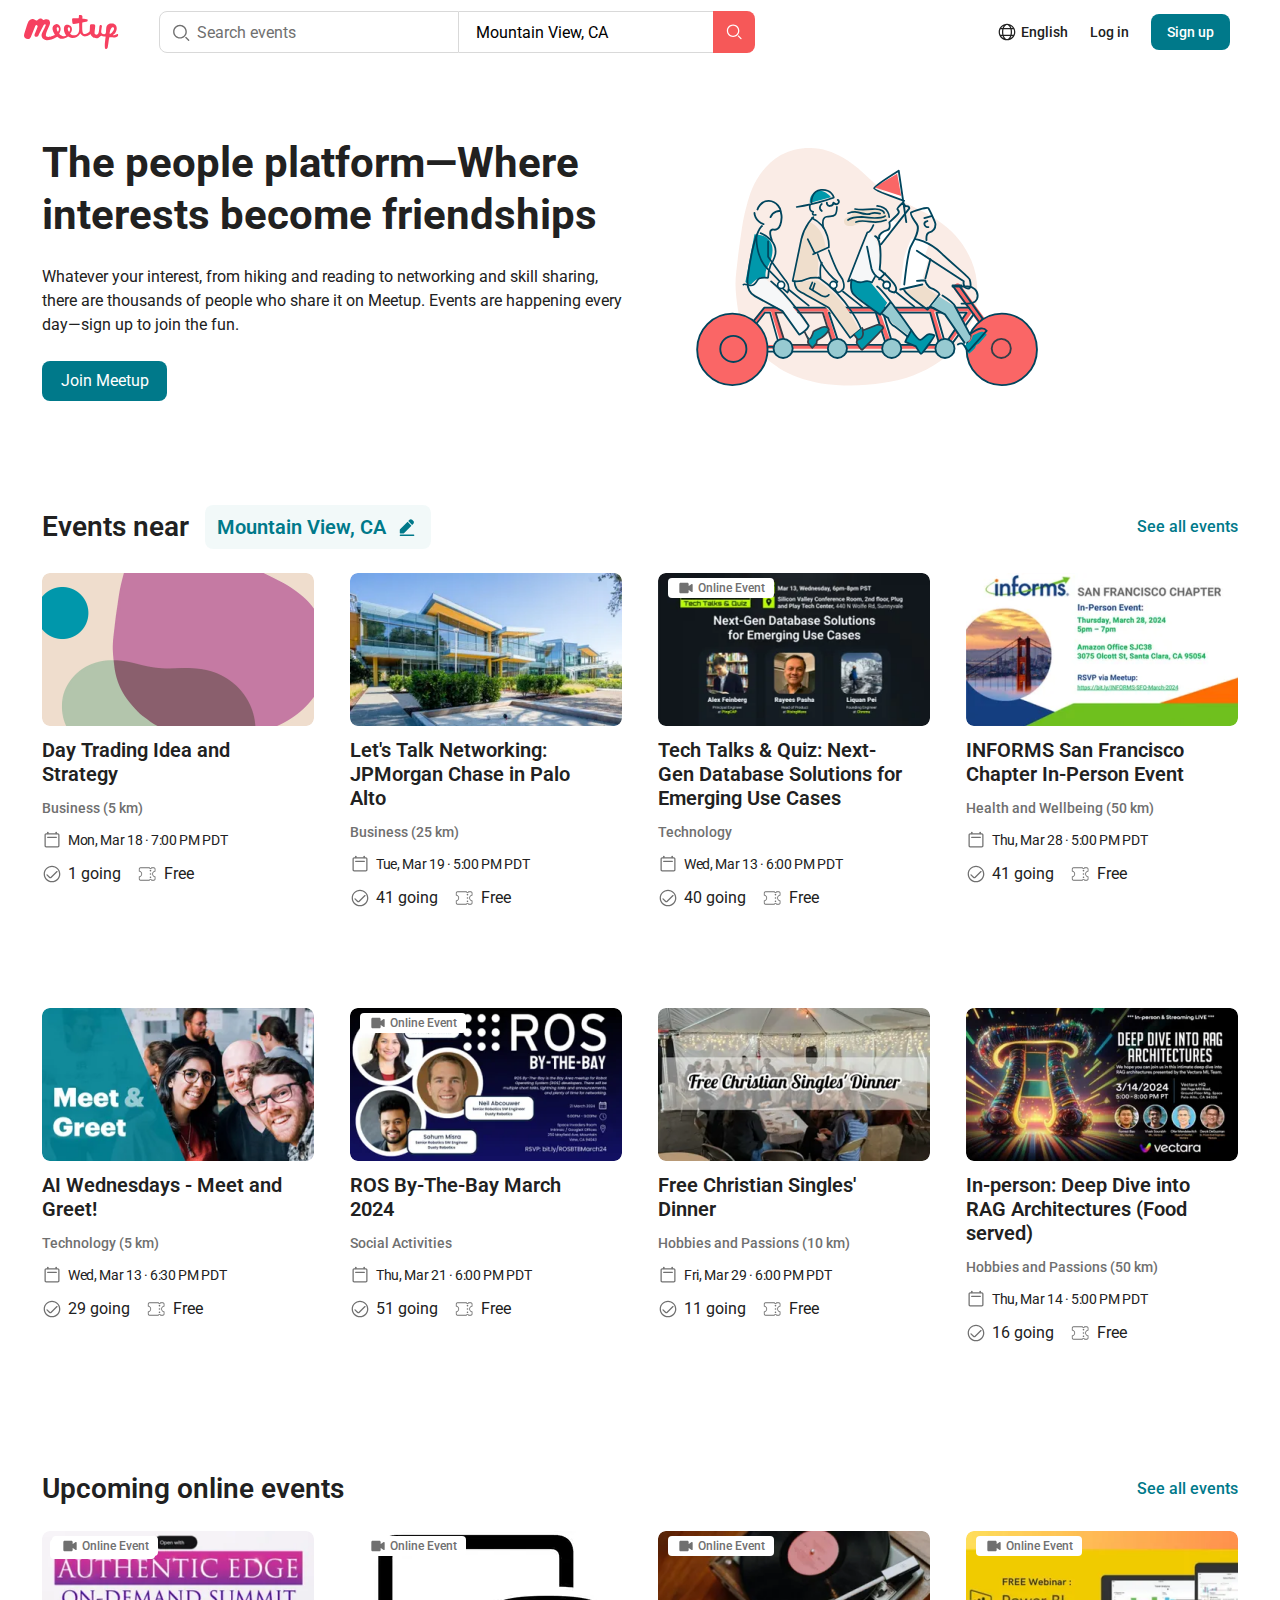
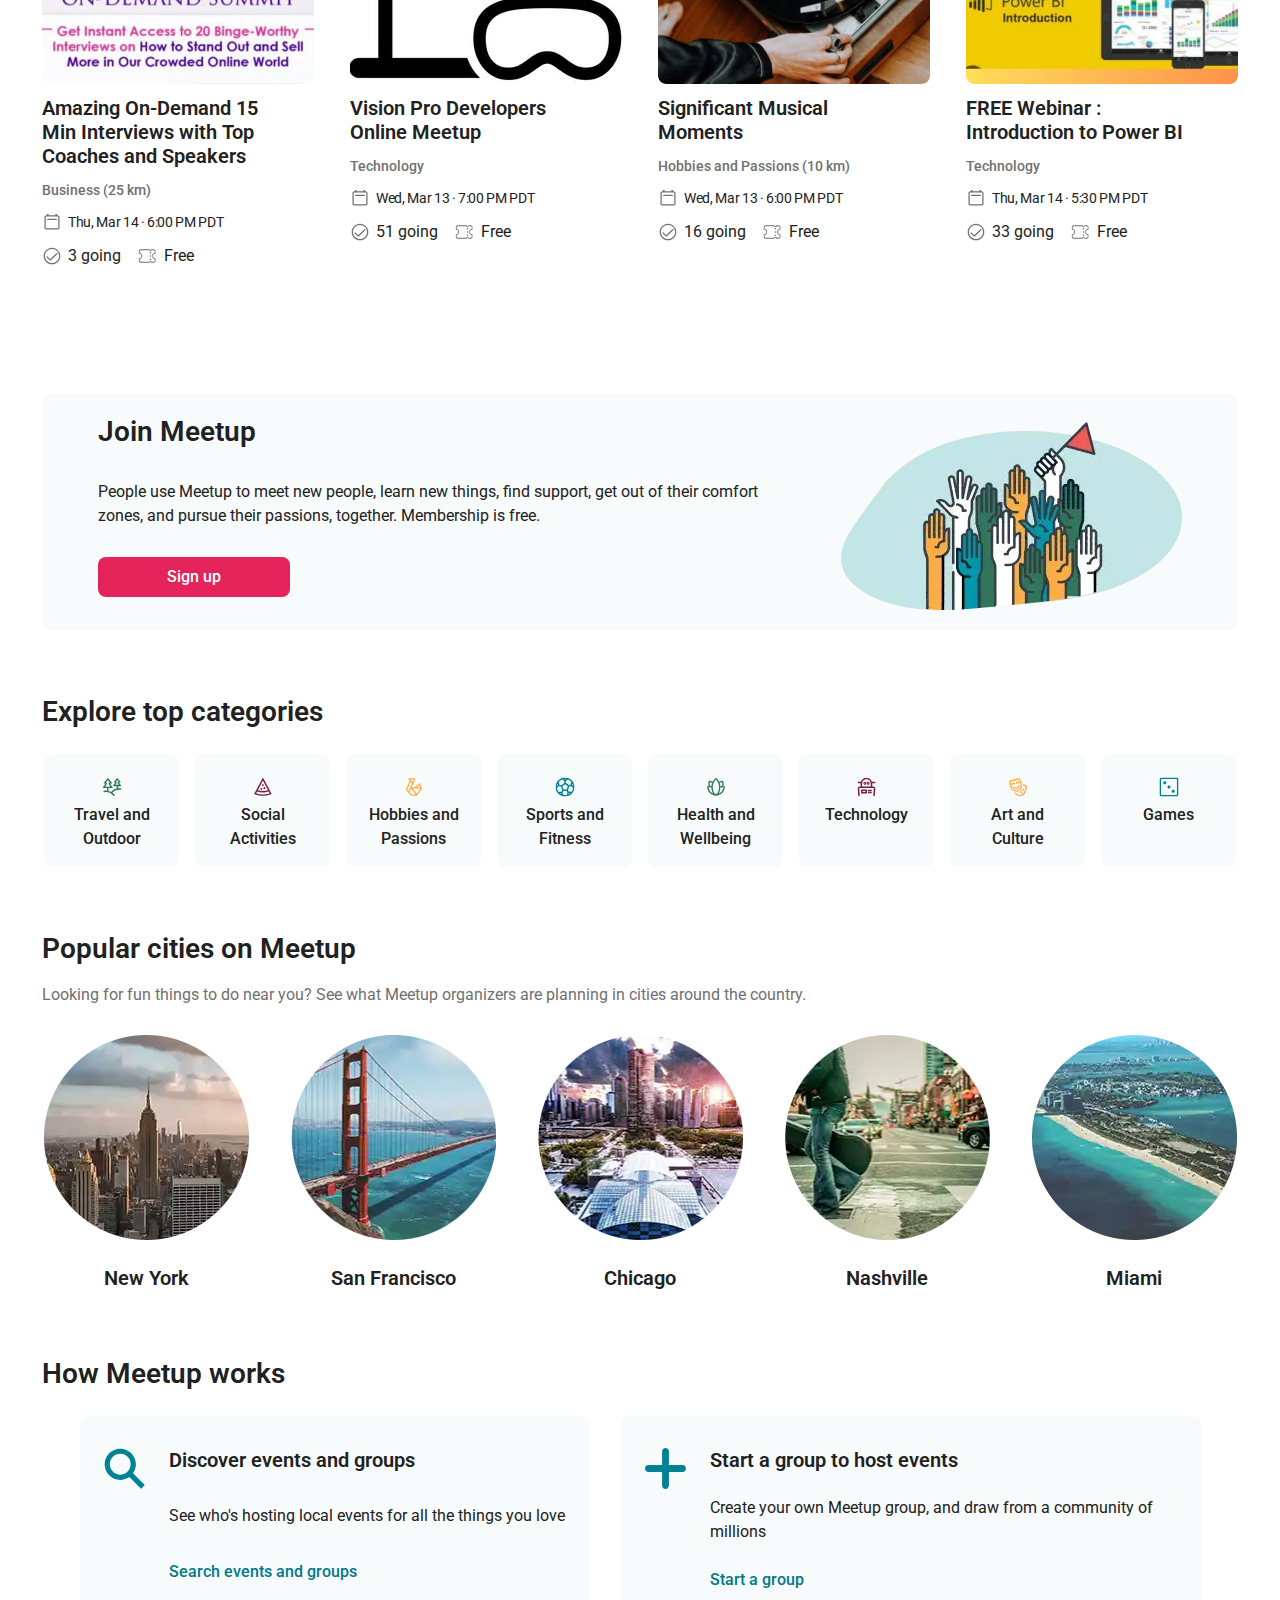
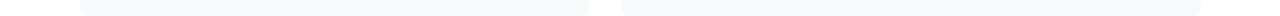
==== commit 83c2a106: "feat: add section works to home-page, add variables and colors" ====
--- a/home.html
+++ b/home.html
@@ -658,6 +658,36 @@
           </div>
         </div>
       </section>
+      <section class="works">
+        <h2 class="works__title">How Meetup works</h2>
+        <div class="works__wrapper">
+          <div class="work-info">
+            <img
+              src="./pages/home/assets/icons/works-search.svg"
+              alt="work-info-icon"
+              class="work-info__icon"
+            />
+            <h4 class="work-info__title">Discover events and groups</h4>
+            <p class="work-info__text">
+              See who's hosting local events for all the things you love
+            </p>
+            <a href="" class="work-info__link">Search events and groups</a>
+          </div>
+          <div class="work-info">
+            <img
+              src="./pages/home/assets/icons/works-plus.svg"
+              alt="work-info-icon"
+              class="work-info__icon"
+            />
+            <h4 class="work-info__title">Start a group to host events</h4>
+            <p class="work-info__text">
+              Create your own Meetup group, and draw from a community of
+              millions
+            </p>
+            <a href="" class="work-info__link">Start a group</a>
+          </div>
+        </div>
+      </section>
     </main>
   </body>
 </html>
--- a/pages/home/styles/home.css
+++ b/pages/home/styles/home.css
@@ -147,12 +147,12 @@
   }
 }
 .events__link {
-  margin-left: auto;
   font-size: 16px;
   font-weight: 500;
   line-height: 1.5;
   color: #00798a;
   text-decoration: none;
+  margin-left: auto;
 }
 @media screen and (max-width: 644.9px) {
   .events__link {
@@ -343,11 +343,12 @@
 }
 
 .join {
+  background-color: rgba(151, 202, 209, 0.08);
+  color: #212121;
+  border-radius: 8px;
   display: grid;
   grid-template-columns: 1fr auto;
   gap: 16px 57px;
-  color: #212121;
-  background-color: rgba(151, 202, 209, 0.08);
   padding: 20px 56px;
   /* .join__content */
   /* .join__title */
@@ -467,6 +468,9 @@
   flex-wrap: wrap;
 }
 .categories .category {
+  background-color: rgba(151, 202, 209, 0.08);
+  color: #212121;
+  border-radius: 8px;
   display: flex;
   flex-direction: column;
   gap: 6px;
@@ -474,7 +478,6 @@
   width: 135px;
   height: 112px;
   padding: 22px 22px 11px;
-  background-color: rgba(151, 202, 209, 0.08);
   /* .category__icon */
   /* .category__title */
 }
@@ -486,7 +489,6 @@
   font-size: 16px;
   font-weight: 500;
   line-height: 1.5;
-  color: #212121;
   text-align: center;
 }
 
@@ -561,4 +563,64 @@
   .cities .city__title {
     font-size: 15px;
   }
+}
+
+.works {
+  display: flex;
+  flex-direction: column;
+  gap: 24px;
+  /* .works__title */
+  /* .works__wrapper */
+}
+.works__title {
+  font-size: 28px;
+  font-weight: 600;
+  line-height: 1.29;
+  color: #212121;
+}
+@media screen and (max-width: 768.9px) {
+  .works__title {
+    font-size: 20px;
+  }
+}
+.works__wrapper {
+  display: flex;
+  align-items: center;
+  justify-content: center;
+  gap: 12px 32px;
+  align-items: stretch;
+}
+.works .work-info {
+  background-color: rgba(151, 202, 209, 0.08);
+  color: #212121;
+  border-radius: 8px;
+  display: grid;
+  gap: 24px;
+  grid-template-columns: 41px auto;
+  padding: 32px 24px 24px;
+  max-width: 580px;
+  /* .work-info__icon */
+  /* .work-info__title */
+  /* .work-info__text */
+  /* .work-info__link */
+}
+.works .work-info__icon {
+  grid-row-start: 1;
+  grid-row-end: 4;
+}
+.works .work-info__title {
+  font-size: 20px;
+  font-weight: 600;
+  line-height: 1.2;
+}
+.works .work-info__text {
+  font-size: 16px;
+  line-height: 1.5;
+}
+.works .work-info__link {
+  font-size: 16px;
+  font-weight: 500;
+  line-height: 1.5;
+  color: #00798a;
+  text-decoration: none;
 }/*# sourceMappingURL=home.css.map */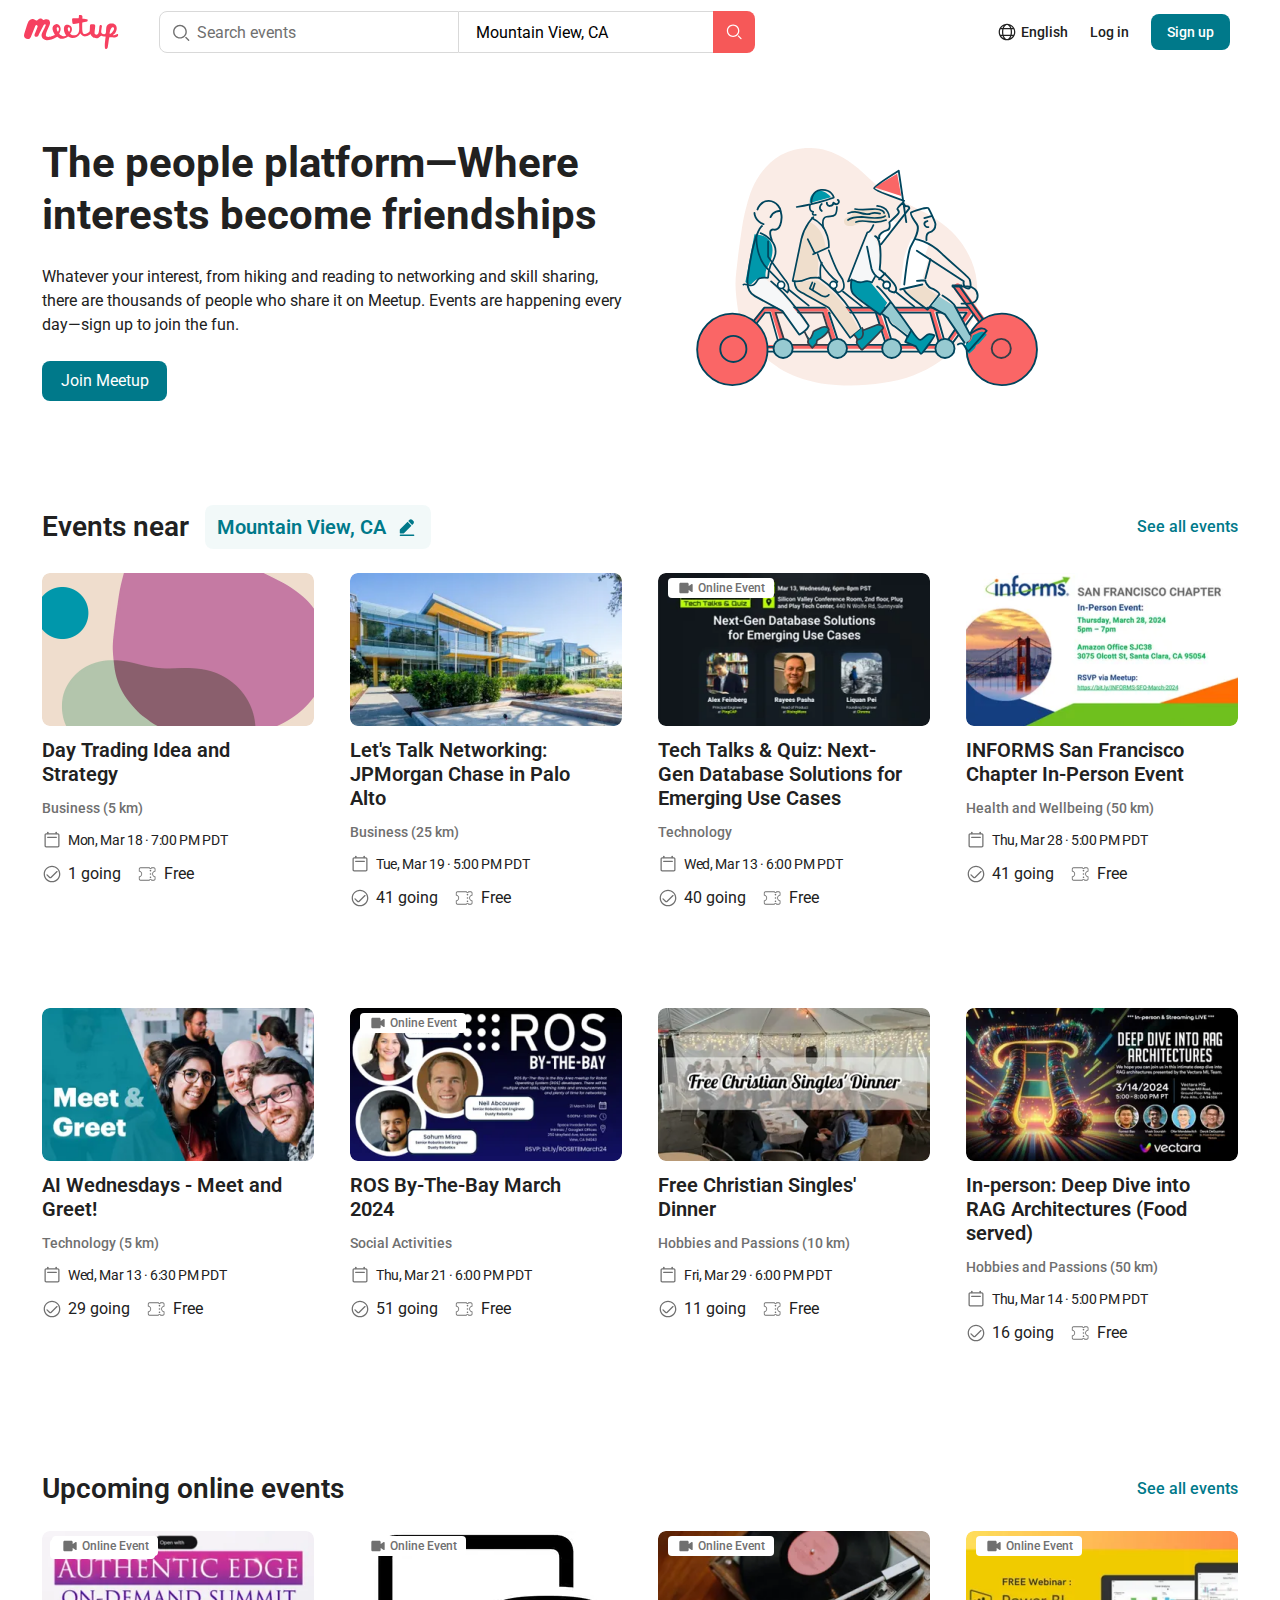
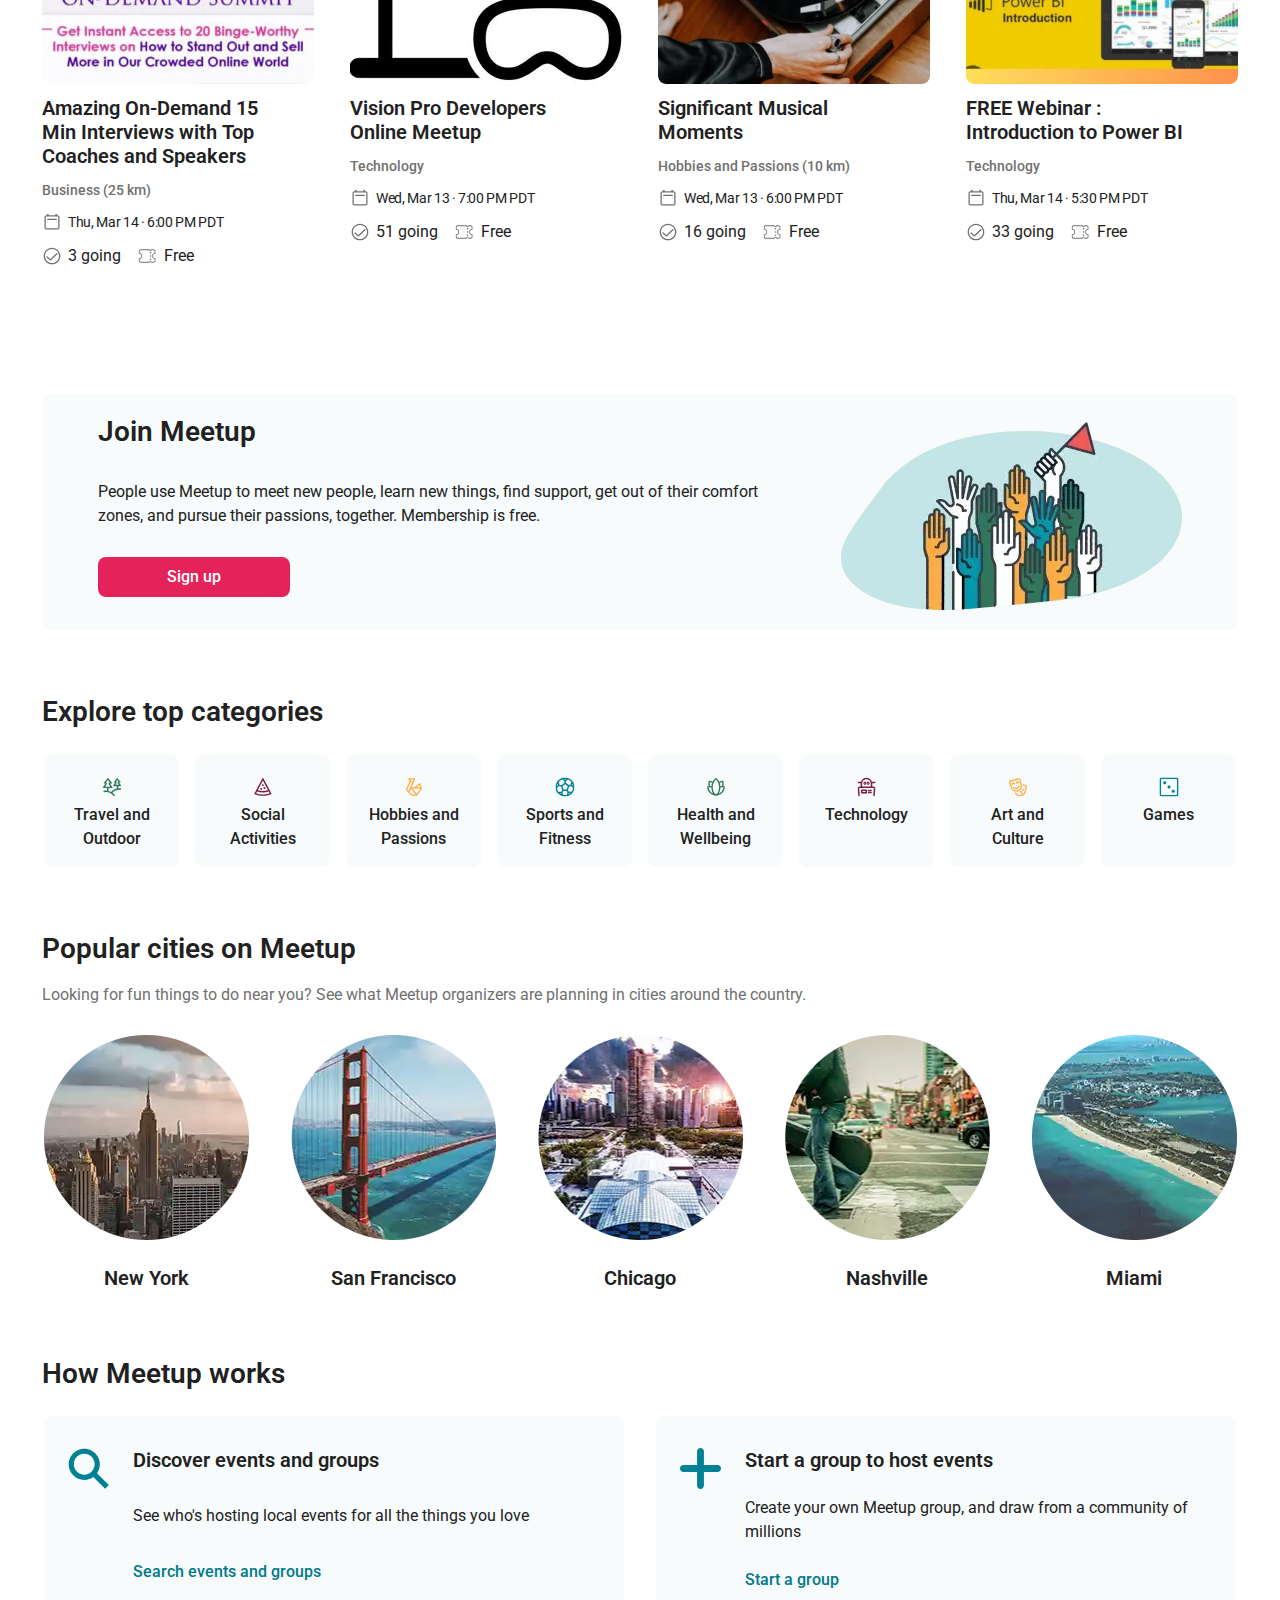
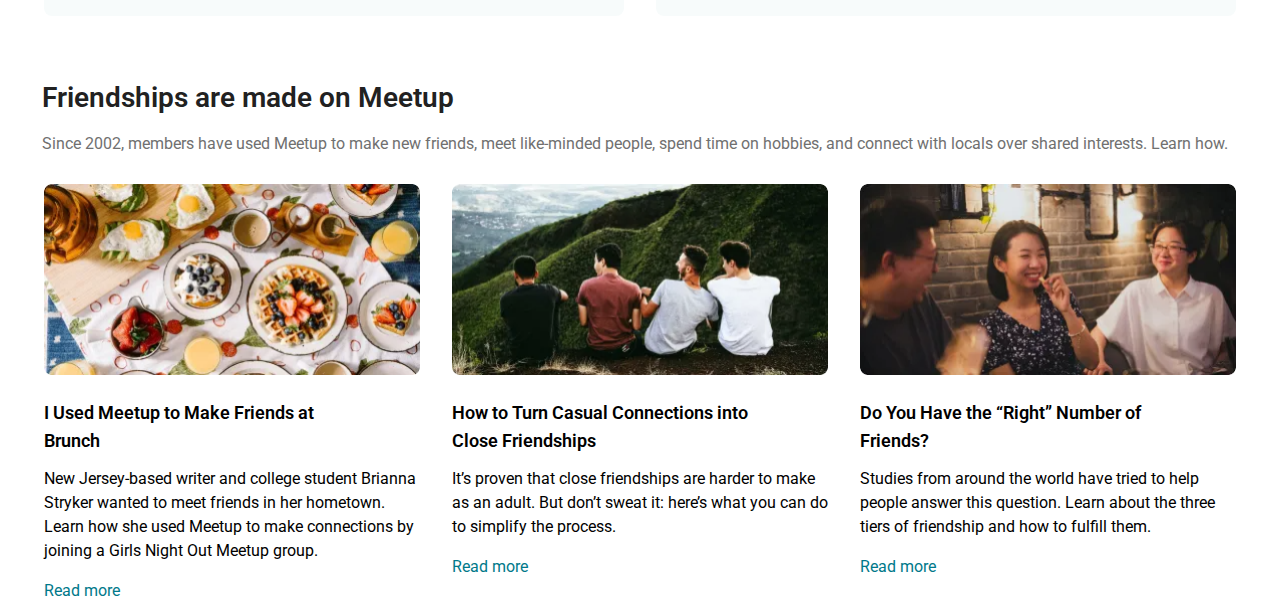
==== commit fad1aaac: "feat: add section friendsheeps to home-page, add adaptive to section works" ====
--- a/home.html
+++ b/home.html
@@ -688,6 +688,64 @@
           </div>
         </div>
       </section>
+      <section class="friendsheeps">
+        <h2 class="friendsheeps__title">Friendships are made on Meetup</h2>
+        <p class="friendsheeps__text">
+          Since 2002, members have used Meetup to make new friends, meet
+          like-minded people, spend time on hobbies, and connect with locals
+          over shared interests. Learn how.
+        </p>
+        <div class="friendsheeps__wrapper">
+          <article class="article">
+            <img
+              src="./pages/home/assets/images/article-1.png"
+              alt="article-img"
+              class="article__img"
+            />
+            <h4 class="article__title">
+              I Used Meetup to Make Friends at Brunch
+            </h4>
+            <p class="article__text">
+              New Jersey-based writer and college student Brianna Stryker wanted
+              to meet friends in her hometown. Learn how she used Meetup to make
+              connections by joining a Girls Night Out Meetup group.
+            </p>
+            <a href="" class="article__link">Read more</a>
+          </article>
+          <article class="article">
+            <img
+              src="./pages/home/assets/images/article-2.png"
+              alt="article-img"
+              class="article__img"
+            />
+            <h4 class="article__title">
+              How to Turn Casual Connections into Close Friendships
+            </h4>
+            <p class="article__text">
+              It’s proven that close friendships are harder to make as an adult.
+              But don’t sweat it: here’s what you can do to simplify the
+              process.
+            </p>
+            <a href="" class="article__link">Read more</a>
+          </article>
+          <article class="article">
+            <img
+              src="./pages/home/assets/images/article-3.png"
+              alt="article-img"
+              class="article__img"
+            />
+            <h4 class="article__title">
+              Do You Have the “Right” Number of Friends?
+            </h4>
+            <p class="article__text">
+              Studies from around the world have tried to help people answer
+              this question. Learn about the three tiers of friendship and how
+              to fulfill them.
+            </p>
+            <a href="" class="article__link">Read more</a>
+          </article>
+        </div>
+      </section>
     </main>
   </body>
 </html>
--- a/pages/home/styles/home.css
+++ b/pages/home/styles/home.css
@@ -116,7 +116,7 @@
   line-height: 1.29;
   color: #212121;
 }
-@media screen and (max-width: 768.9px) {
+@media screen and (max-width: 393.9px) {
   .events__title {
     font-size: 20px;
   }
@@ -381,7 +381,7 @@
   line-height: 1.29;
   color: #212121;
 }
-@media screen and (max-width: 768.9px) {
+@media screen and (max-width: 393.9px) {
   .join__title {
     font-size: 20px;
   }
@@ -455,7 +455,7 @@
   line-height: 1.29;
   color: #212121;
 }
-@media screen and (max-width: 768.9px) {
+@media screen and (max-width: 393.9px) {
   .categories__title {
     font-size: 20px;
   }
@@ -506,7 +506,7 @@
   line-height: 1.29;
   color: #212121;
 }
-@media screen and (max-width: 768.9px) {
+@media screen and (max-width: 393.9px) {
   .cities__title {
     font-size: 20px;
   }
@@ -578,7 +578,7 @@
   line-height: 1.29;
   color: #212121;
 }
-@media screen and (max-width: 768.9px) {
+@media screen and (max-width: 393.9px) {
   .works__title {
     font-size: 20px;
   }
@@ -589,6 +589,11 @@
   justify-content: center;
   gap: 12px 32px;
   align-items: stretch;
+}
+@media screen and (max-width: 768.9px) {
+  .works__wrapper {
+    flex-direction: column;
+  }
 }
 .works .work-info {
   background-color: rgba(151, 202, 209, 0.08);
@@ -598,24 +603,54 @@
   gap: 24px;
   grid-template-columns: 41px auto;
   padding: 32px 24px 24px;
-  max-width: 580px;
+  flex: 0 1 580px;
   /* .work-info__icon */
   /* .work-info__title */
   /* .work-info__text */
   /* .work-info__link */
 }
+@media screen and (max-width: 768.9px) {
+  .works .work-info {
+    flex-basis: auto;
+  }
+}
+@media screen and (max-width: 393.9px) {
+  .works .work-info {
+    gap: 10px 15px;
+    grid-template-columns: 25px auto;
+    padding: 20px 15px 15px;
+  }
+}
 .works .work-info__icon {
   grid-row-start: 1;
   grid-row-end: 4;
+  width: 41px;
+  height: 41px;
+}
+@media screen and (max-width: 393.9px) {
+  .works .work-info__icon {
+    width: 25px;
+    height: 25px;
+  }
 }
 .works .work-info__title {
   font-size: 20px;
   font-weight: 600;
   line-height: 1.2;
 }
+@media screen and (max-width: 393.9px) {
+  .works .work-info__title {
+    font-size: 12px;
+  }
+}
 .works .work-info__text {
   font-size: 16px;
   line-height: 1.5;
+}
+@media screen and (max-width: 393.9px) {
+  .works .work-info__text {
+    font-size: 10px;
+  }
 }
 .works .work-info__link {
   font-size: 16px;
@@ -623,4 +658,104 @@
   line-height: 1.5;
   color: #00798a;
   text-decoration: none;
+}
+@media screen and (max-width: 393.9px) {
+  .works .work-info__link {
+    font-size: 10px;
+  }
+}
+
+.friendsheeps {
+  display: flex;
+  flex-direction: column;
+  gap: 16px;
+  /* .friendsheeps__title */
+  /* .friendsheeps__text */
+  /* .friendsheeps__wrapper */
+}
+.friendsheeps__title {
+  font-size: 28px;
+  font-weight: 600;
+  line-height: 1.29;
+  color: #212121;
+}
+@media screen and (max-width: 393.9px) {
+  .friendsheeps__title {
+    font-size: 20px;
+  }
+}
+.friendsheeps__text {
+  font-size: 16px;
+  line-height: 1.5;
+  color: #707070;
+}
+@media screen and (max-width: 393.9px) {
+  .friendsheeps__text {
+    display: none;
+  }
+}
+.friendsheeps__wrapper {
+  display: flex;
+  align-items: center;
+  justify-content: center;
+  gap: 32px;
+  align-items: stretch;
+  flex-wrap: wrap;
+  margin-top: 12px;
+}
+.friendsheeps .article {
+  display: flex;
+  flex-direction: column;
+  gap: 12px;
+  flex-basis: 376px;
+  /* .article__img */
+  /* .article__title */
+  /* .article__text */
+  /* .article__link */
+}
+.friendsheeps .article__img {
+  width: 376px;
+  height: 191px;
+}
+@media screen and (max-width: 425.9px) {
+  .friendsheeps .article__img {
+    width: 364px;
+    height: 185px;
+  }
+}
+.friendsheeps .article__title {
+  font-size: 18px;
+  font-weight: 600;
+  line-height: 1.55;
+  max-width: 300px;
+  margin-top: 12px;
+}
+@media screen and (max-width: 393.9px) {
+  .friendsheeps .article__title {
+    font-size: 16px;
+  }
+}
+.friendsheeps .article__text {
+  font-size: 16px;
+  line-height: 1.5;
+}
+@media screen and (max-width: 393.9px) {
+  .friendsheeps .article__text {
+    font-size: 12px;
+  }
+}
+.friendsheeps .article__link {
+  font-size: 16px;
+  font-weight: 500;
+  line-height: 1.5;
+  color: #00798a;
+  text-decoration: none;
+  font-weight: 400;
+  margin-top: 4px;
+}
+@media screen and (max-width: 393.9px) {
+  .friendsheeps .article__link {
+    font-size: 12px;
+    line-height: 23px;
+  }
 }/*# sourceMappingURL=home.css.map */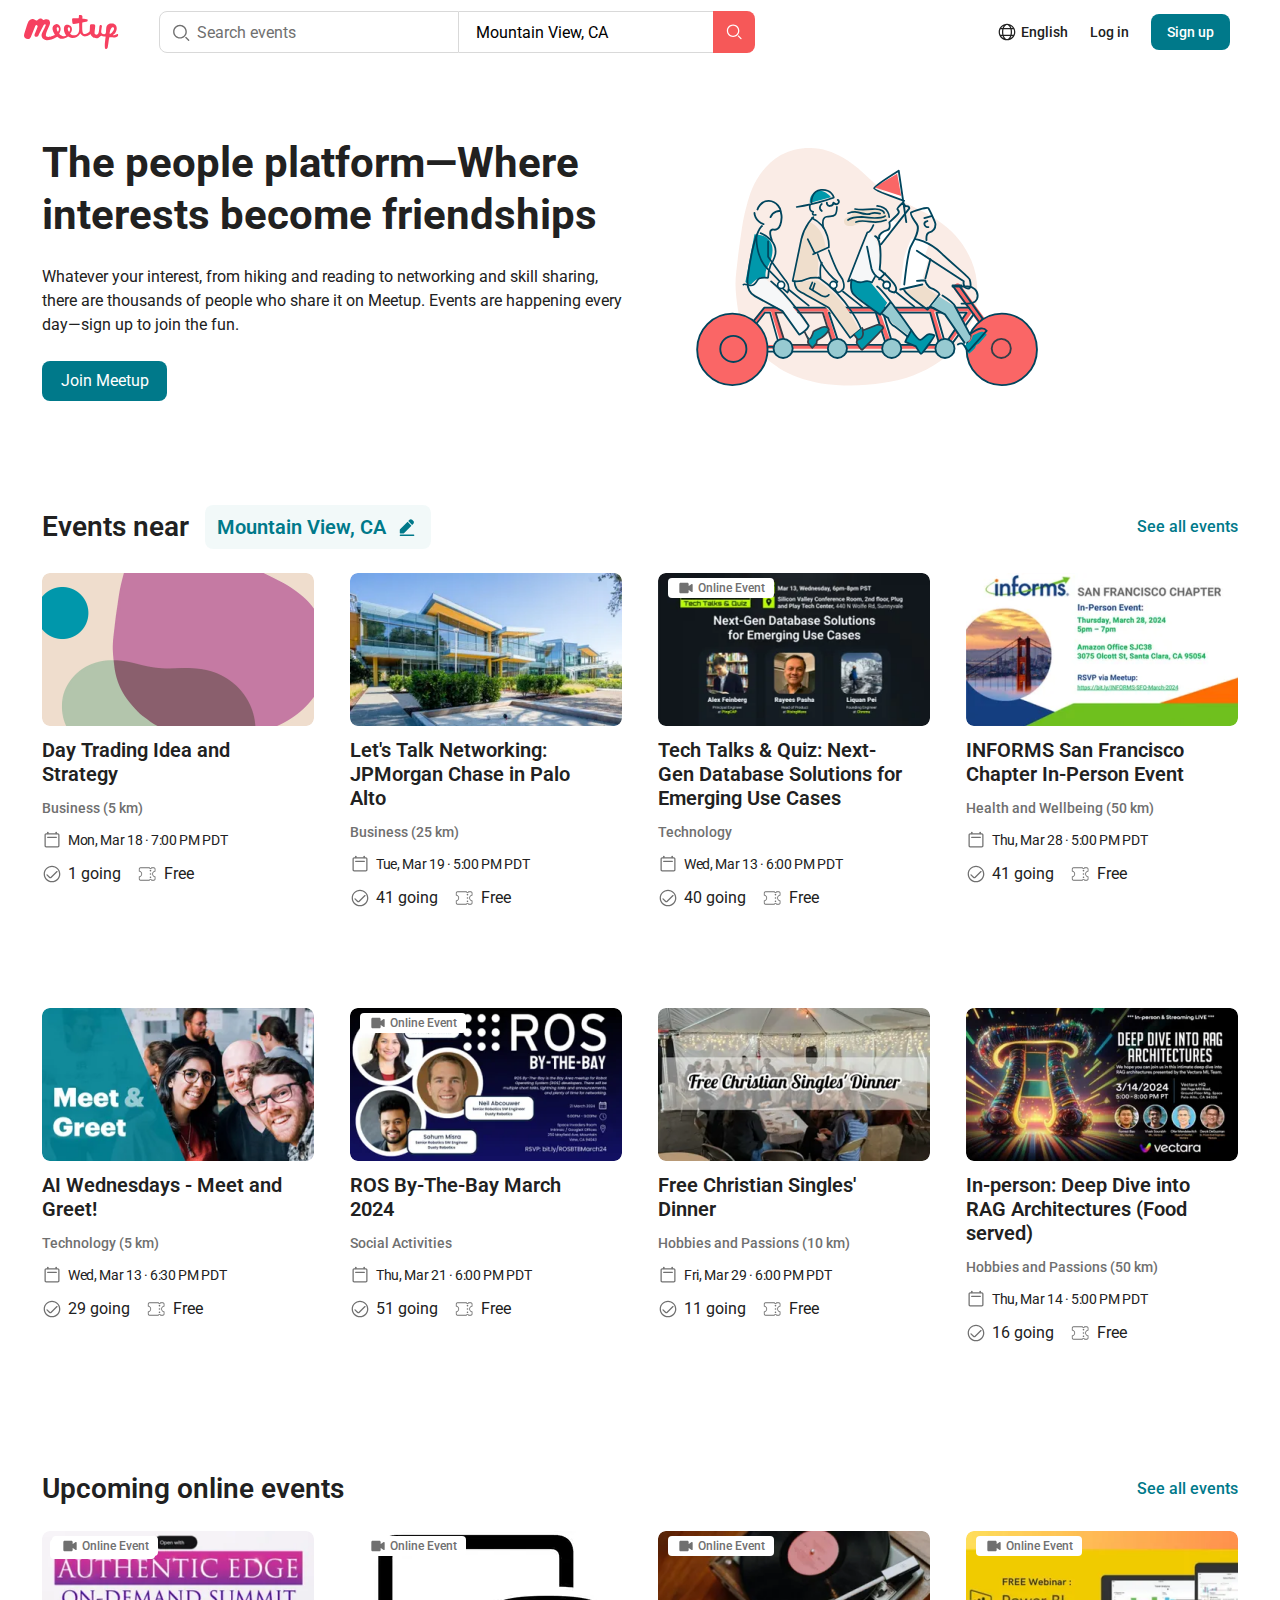
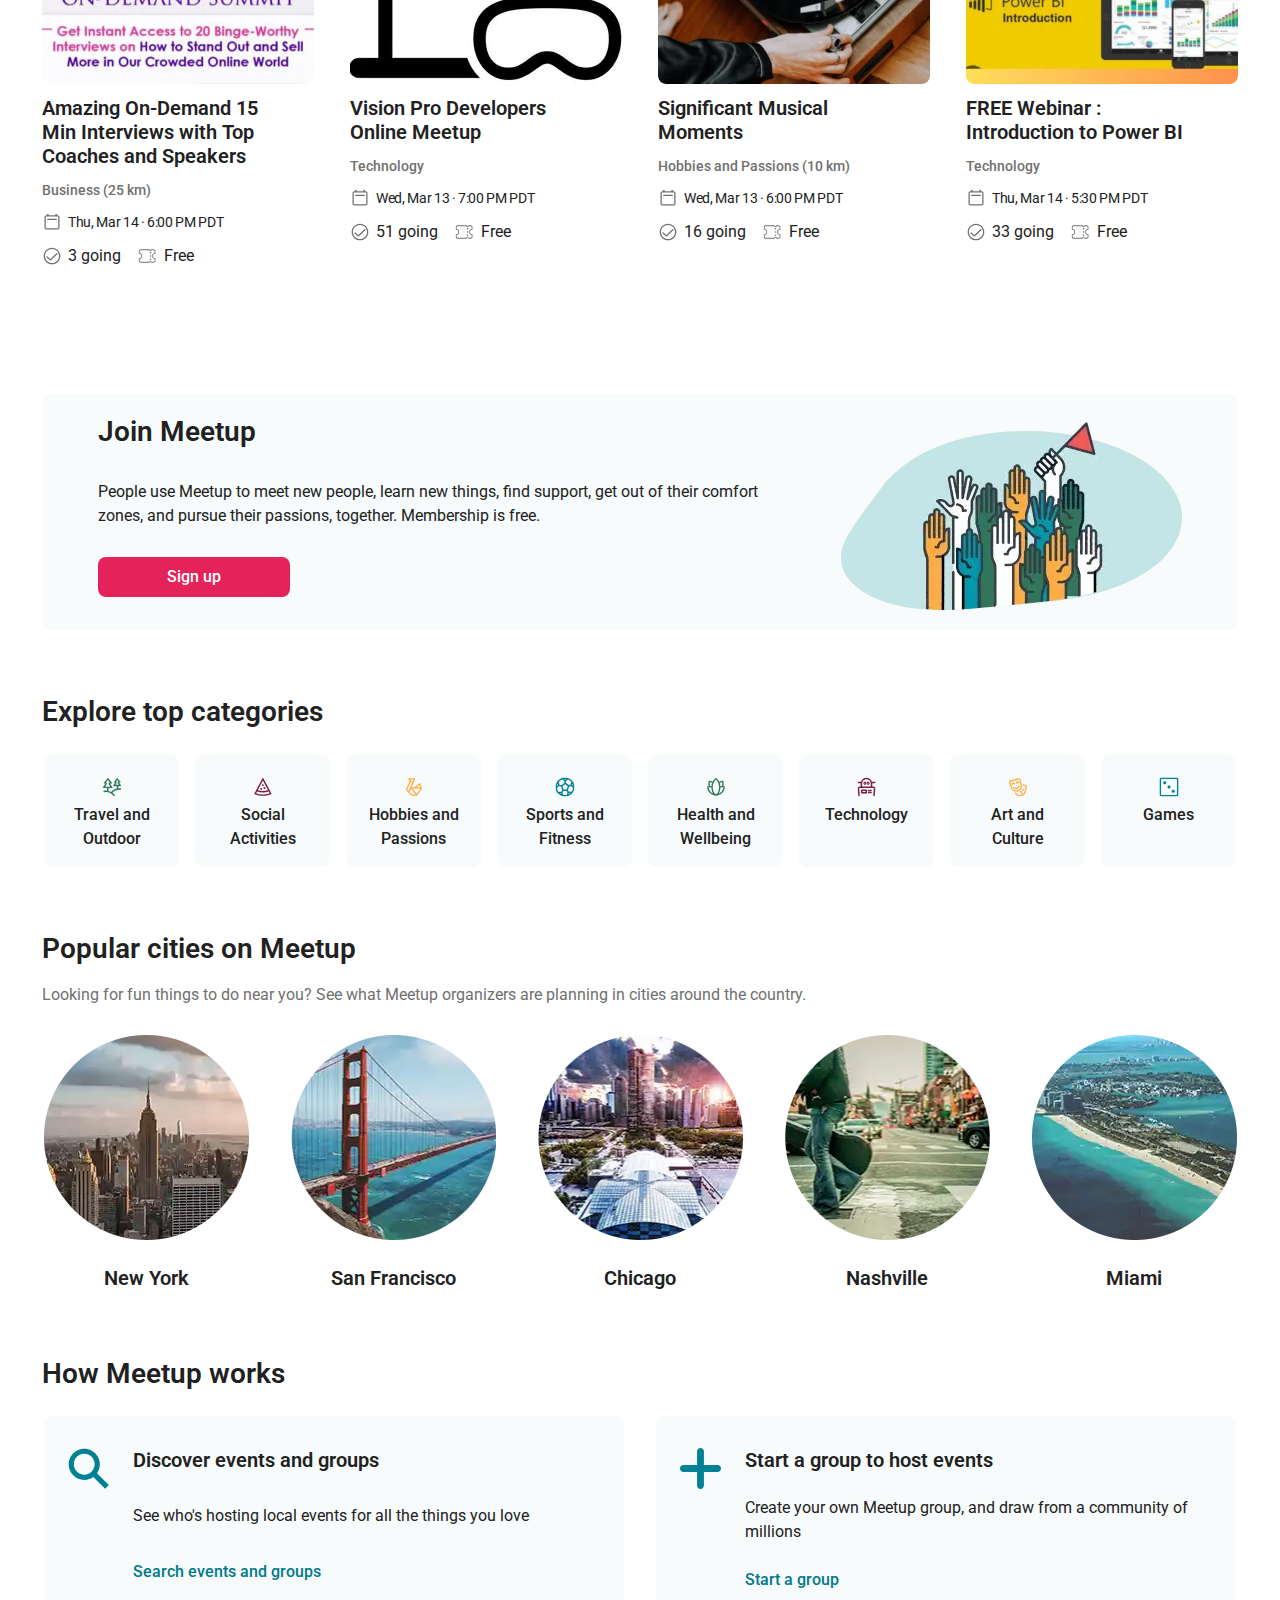
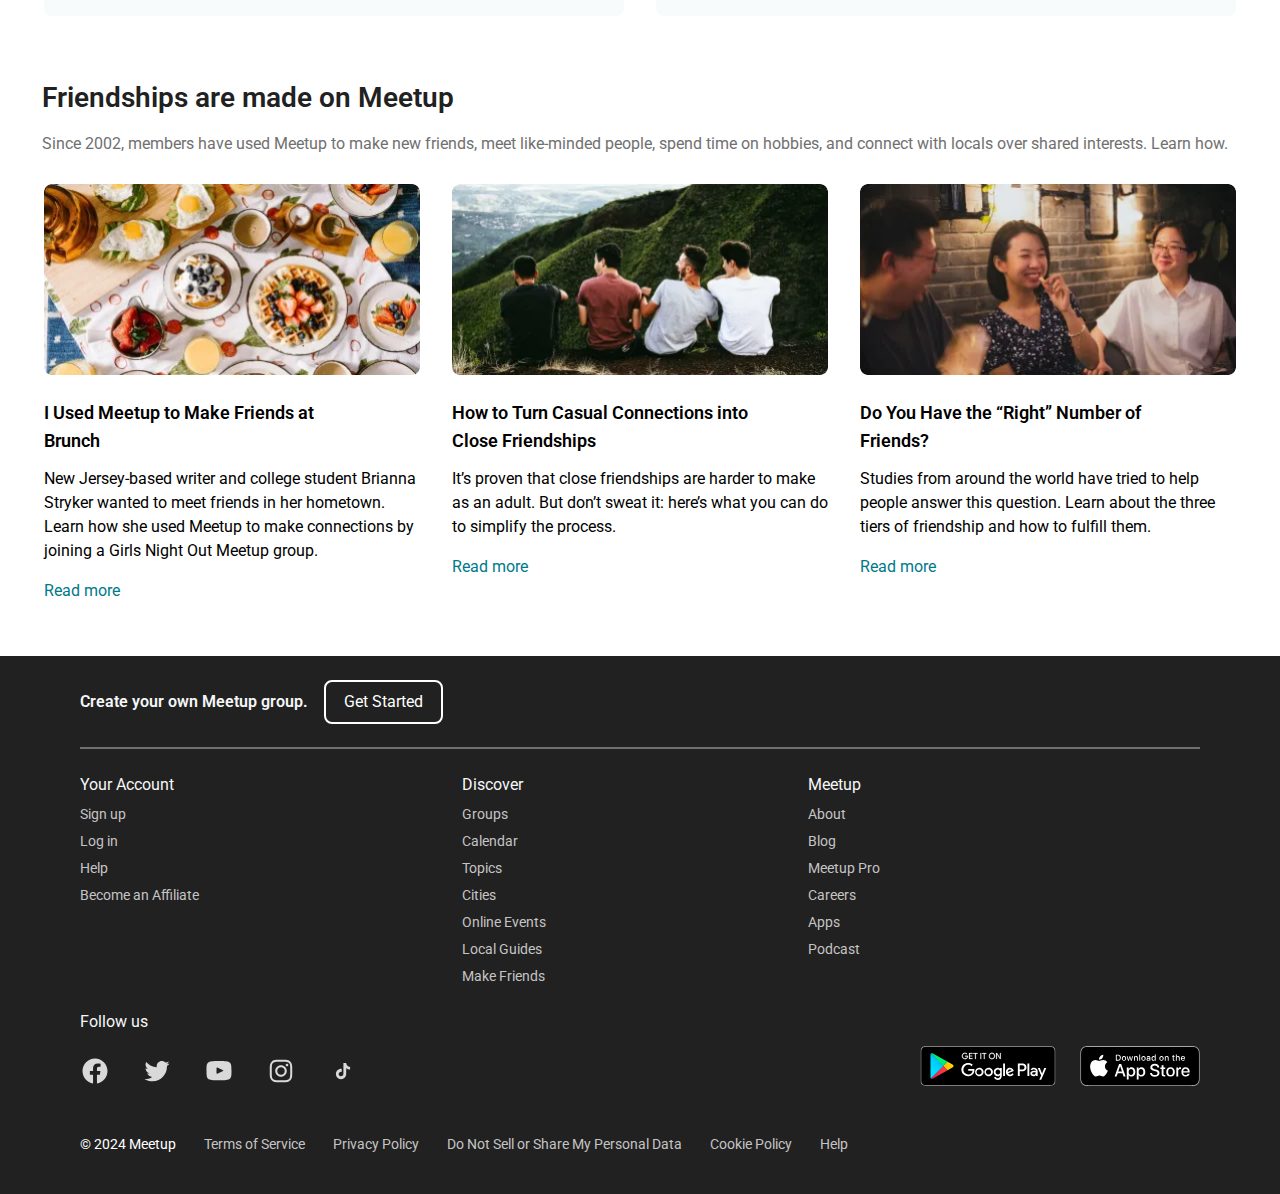
==== commit f08584a8: "feat: add footer, fix main-container in home-page" ====
--- a/home.html
+++ b/home.html
@@ -747,5 +747,137 @@
         </div>
       </section>
     </main>
+    <footer class="footer">
+      <div class="footer__wrapper">
+        <div class="footer__join">
+          <p class="footer__text">Create your own Meetup group.</p>
+          <button class="footer__btn">Get Started</button>
+        </div>
+        <nav class="nav">
+          <ul class="menu">
+            <li class="menu__item menu__item--title">Your Account</li>
+            <li class="menu__item">
+              <a href="" class="menu__link">Sign up</a>
+            </li>
+            <li class="menu__item"><a href="" class="menu__link">Log in</a></li>
+            <li class="menu__item"><a href="" class="menu__link">Help</a></li>
+            <li class="menu__item">
+              <a href="" class="menu__link">Become an Affiliate</a>
+            </li>
+          </ul>
+          <ul class="menu">
+            <li class="menu__item menu__item--title">Discover</li>
+            <li class="menu__item"><a href="" class="menu__link">Groups</a></li>
+            <li class="menu__item">
+              <a href="" class="menu__link">Calendar</a>
+            </li>
+            <li class="menu__item"><a href="" class="menu__link">Topics</a></li>
+            <li class="menu__item"><a href="" class="menu__link">Cities</a></li>
+            <li class="menu__item">
+              <a href="" class="menu__link">Online Events</a>
+            </li>
+            <li class="menu__item">
+              <a href="" class="menu__link">Local Guides</a>
+            </li>
+            <li class="menu__item">
+              <a href="" class="menu__link">Make Friends</a>
+            </li>
+          </ul>
+          <ul class="menu">
+            <li class="menu__item menu__item--title">Meetup</li>
+            <li class="menu__item"><a href="" class="menu__link">About</a></li>
+            <li class="menu__item"><a href="" class="menu__link">Blog</a></li>
+            <li class="menu__item">
+              <a href="" class="menu__link">Meetup Pro</a>
+            </li>
+            <li class="menu__item">
+              <a href="" class="menu__link">Careers</a>
+            </li>
+            <li class="menu__item"><a href="" class="menu__link">Apps</a></li>
+            <li class="menu__item">
+              <a href="" class="menu__link">Podcast</a>
+            </li>
+          </ul>
+        </nav>
+        <div class="subscribe">
+          <h4 class="subscribe__title">Follow us</h4>
+          <div class="subscribe__wrapper">
+            <div class="subscribe-social">
+              <a href="" class="subscribe-social__link">
+                <img
+                  src="common-assets/icons/footer_social_facebook.svg"
+                  alt="facebook"
+                  class="subscribe-social__img"
+                />
+              </a>
+              <a href="" class="subscribe-social__link">
+                <img
+                  src="common-assets/icons/footer_social_twitter.svg"
+                  alt="twitter"
+                  class="subscribe-social__img"
+                />
+              </a>
+              <a href="" class="subscribe-social__link">
+                <img
+                  src="common-assets/icons/footer_social_youtube.svg"
+                  alt="youtube"
+                  class="subscribe-social__img"
+                />
+              </a>
+              <a href="" class="subscribe-social__link">
+                <img
+                  src="common-assets/icons/footer_social_instagram.svg"
+                  alt="instagram"
+                  class="subscribe-social__img"
+                />
+              </a>
+              <a href="" class="subscribe-social__link">
+                <img
+                  src="common-assets/icons/footer_social_tiktok.svg"
+                  alt="tiktok"
+                  class="subscribe-social__img"
+                />
+              </a>
+            </div>
+            <div class="subscribe-app">
+              <a href="" class="subscribe-app__link">
+                <img
+                  src="common-assets/icons/footer-app-google-play.svg"
+                  alt="google play"
+                  class="subscribe-app__img"
+                />
+              </a>
+              <a href="" class="subscribe-app__link">
+                <img
+                  src="common-assets/icons/footer-app-app-store.svg"
+                  alt="app store"
+                  class="subscribe-app__img"
+                />
+              </a>
+            </div>
+          </div>
+        </div>
+        <div class="rules">
+          <div class="copyright">© 2024 Meetup</div>
+          <ul class="menu">
+            <li class="menu__item">
+              <a href="" class="menu__link">Terms of Service</a>
+            </li>
+            <li class="menu__item">
+              <a href="" class="menu__link">Privacy Policy</a>
+            </li>
+            <li class="menu__item">
+              <a href="" class="menu__link"
+                >Do Not Sell or Share My Personal Data</a
+              >
+            </li>
+            <li class="menu__item">
+              <a href="" class="menu__link">Cookie Policy</a>
+            </li>
+            <li class="menu__item"><a href="" class="menu__link">Help</a></li>
+          </ul>
+        </div>
+      </div>
+    </footer>
   </body>
 </html>
--- a/common-assets/styles/style.css
+++ b/common-assets/styles/style.css
@@ -172,4 +172,173 @@
   line-height: 1.43;
   padding-left: 16px;
   padding-right: 16px;
+}
+
+.footer {
+  background-color: #212121;
+  /* .footer__join */
+  /* .footer__text */
+  /* .footer__btn */
+}
+.footer .footer__wrapper {
+  display: flex;
+  flex-direction: column;
+  gap: 24px;
+  max-width: 1168px;
+  padding: 24px 24px 40px;
+  margin: 0 auto;
+}
+@media screen and (max-width: 425.9px) {
+  .footer .footer__wrapper {
+    padding: 20px 7px 36px 18px;
+  }
+}
+.footer__join {
+  display: flex;
+  align-items: center;
+  justify-content: start;
+  gap: 16px;
+  padding-bottom: 25px;
+  position: relative;
+}
+.footer__join::after {
+  content: "";
+  height: 2px;
+  width: 100%;
+  background: #707070;
+  position: absolute;
+  bottom: 0;
+}
+@media screen and (max-width: 425.9px) {
+  .footer__join::after {
+    width: 65%;
+  }
+}
+.footer__text {
+  font-size: 16px;
+  line-height: 1.5;
+  color: #f6f7f8;
+  font-weight: 600;
+}
+.footer__btn {
+  font-size: 16px;
+  line-height: 1.5;
+  color: #f6f7f8;
+  display: flex;
+  align-items: center;
+  justify-content: center;
+  gap: 0;
+  border: none;
+  outline: none;
+  cursor: pointer;
+  border-radius: 8px;
+  width: 119px;
+  height: 44px;
+  color: #ffffff;
+  background-color: transparent;
+  border: 2px solid #ffffff;
+  border-radius: 8px;
+}
+.footer .nav {
+  display: flex;
+  justify-content: space-between;
+  width: 100%;
+  max-width: 830px;
+  padding-right: 30px;
+}
+.footer .menu {
+  display: flex;
+  flex-direction: column;
+  gap: 7px;
+  list-style-type: none;
+  /* .menu__item--title */
+  /* .menu__link */
+}
+.footer .menu .menu__item--title {
+  font-size: 16px;
+  line-height: 1.5;
+  color: #f6f7f8;
+}
+.footer .menu__link {
+  font-size: 14px;
+  line-height: 1.43;
+  color: #c5c4c4;
+  text-decoration: none;
+}
+.footer .subscribe {
+  display: flex;
+  flex-direction: column;
+  gap: 12px;
+  /* .subscribe__title */
+  /* .subscribe__wrapper */
+}
+.footer .subscribe__title {
+  font-size: 16px;
+  line-height: 1.5;
+  color: #f6f7f8;
+}
+.footer .subscribe__wrapper {
+  display: flex;
+  align-items: center;
+  justify-content: space-between;
+  gap: 10px;
+  padding-bottom: 24px;
+  align-items: end;
+}
+.footer .subscribe .subscribe-social {
+  display: flex;
+  align-items: center;
+  justify-content: center;
+  gap: 32px;
+  /* .subscribe-social__link */
+  /* .subscribe-social__img */
+}
+.footer .subscribe .subscribe-social__link {
+  text-decoration: none;
+}
+.footer .subscribe .subscribe-social__img {
+  width: 30px;
+  height: 30px;
+  display: block;
+}
+.footer .subscribe .subscribe-app {
+  display: flex;
+  align-items: center;
+  justify-content: center;
+  gap: 22px;
+  /* .subscribe-app__link */
+  /* .subscribe-app__img */
+}
+@media screen and (max-width: 768.9px) {
+  .footer .subscribe .subscribe-app {
+    display: none;
+  }
+}
+.footer .subscribe .subscribe-app__link {
+  text-decoration: none;
+}
+.footer .subscribe .subscribe-app__img {
+  height: 40px;
+  display: block;
+}
+.footer .rules {
+  display: flex;
+  align-items: center;
+  justify-content: center;
+  gap: 28px;
+  justify-content: start;
+}
+.footer .rules .copyright {
+  font-size: 14px;
+  line-height: 1.43;
+  color: #ffffff;
+}
+.footer .rules .menu {
+  flex-direction: row;
+  gap: 28px;
+}
+@media screen and (max-width: 768.9px) {
+  .footer .rules .menu {
+    display: none;
+  }
 }/*# sourceMappingURL=style.css.map */--- a/pages/home/styles/home.css
+++ b/pages/home/styles/home.css
@@ -4,12 +4,12 @@
   gap: 64px;
   width: 100%;
   max-width: 1244px;
-  padding: 0 24px;
+  padding: 0 24px 53px;
   margin: 0 auto;
 }
 @media screen and (max-width: 425.9px) {
   .main-container {
-    padding: 0 15px;
+    padding: 0 15px 125px;
     gap: 20px;
   }
 }
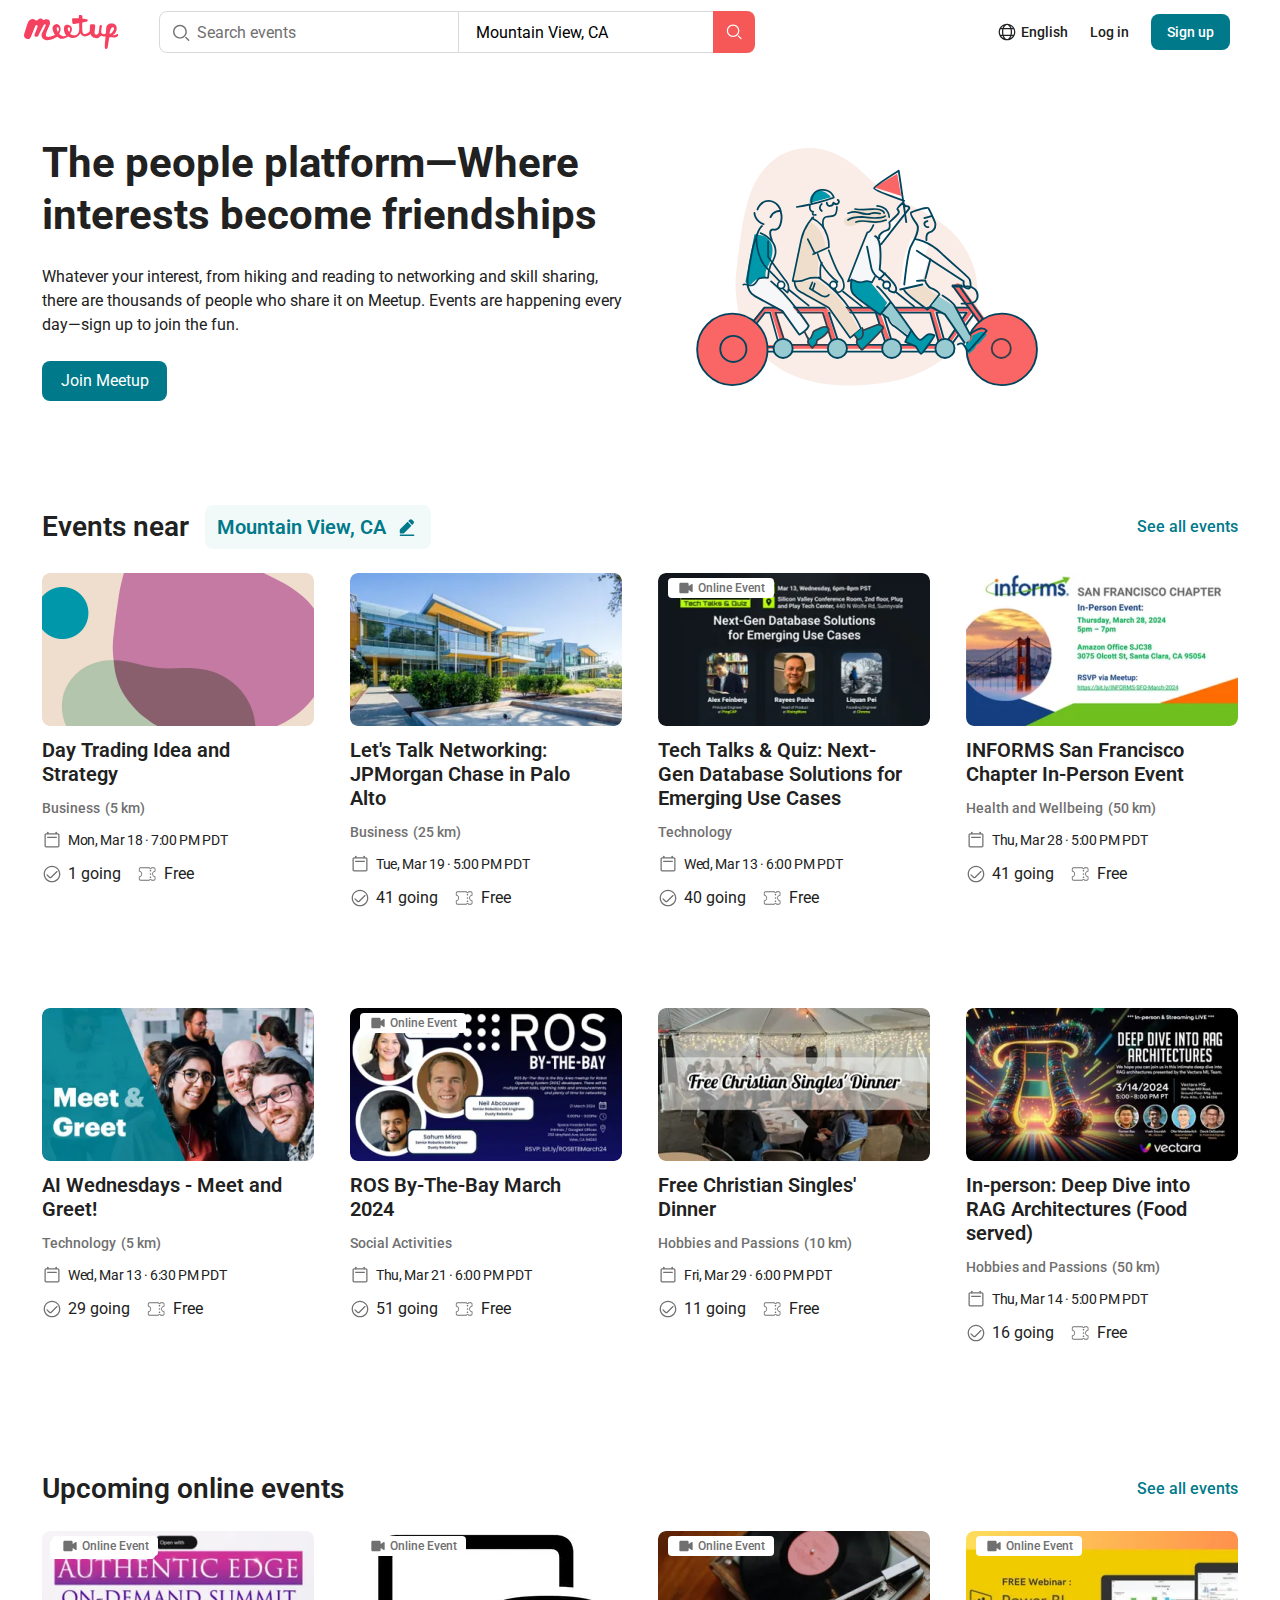
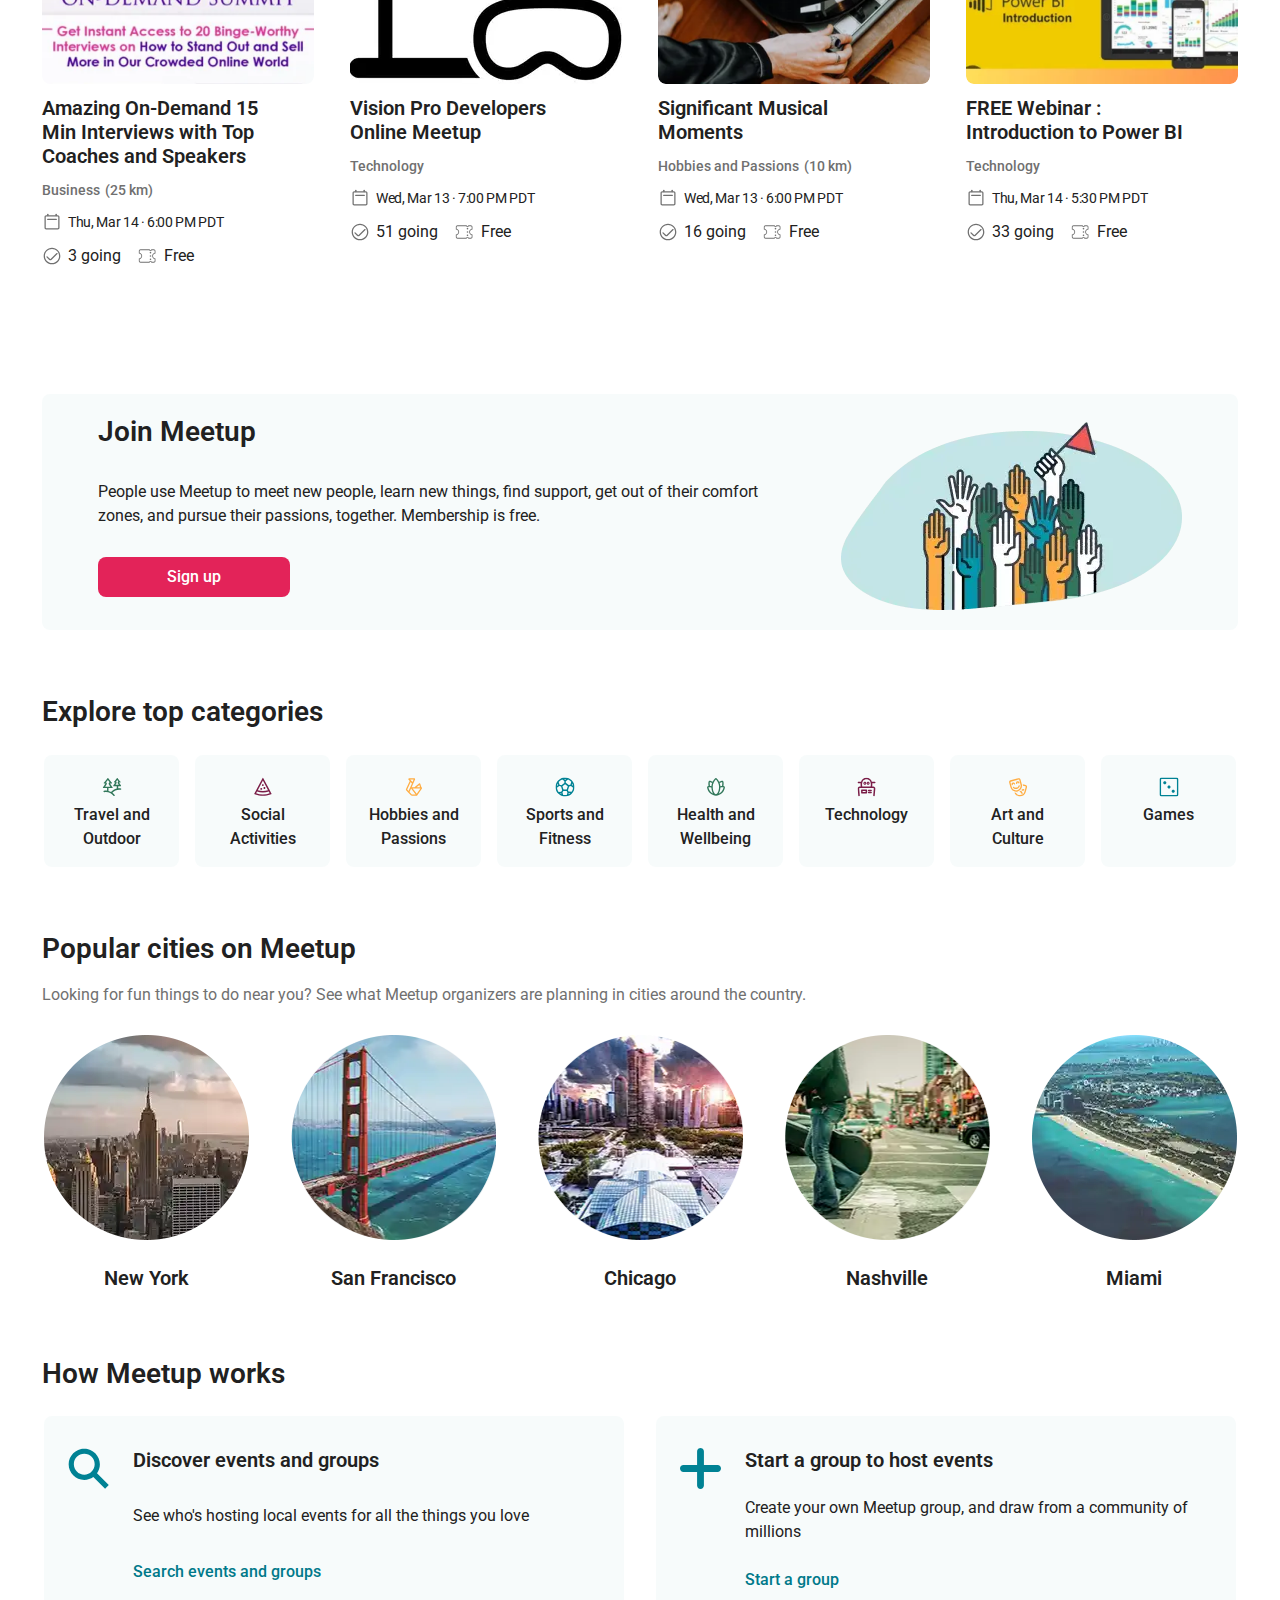
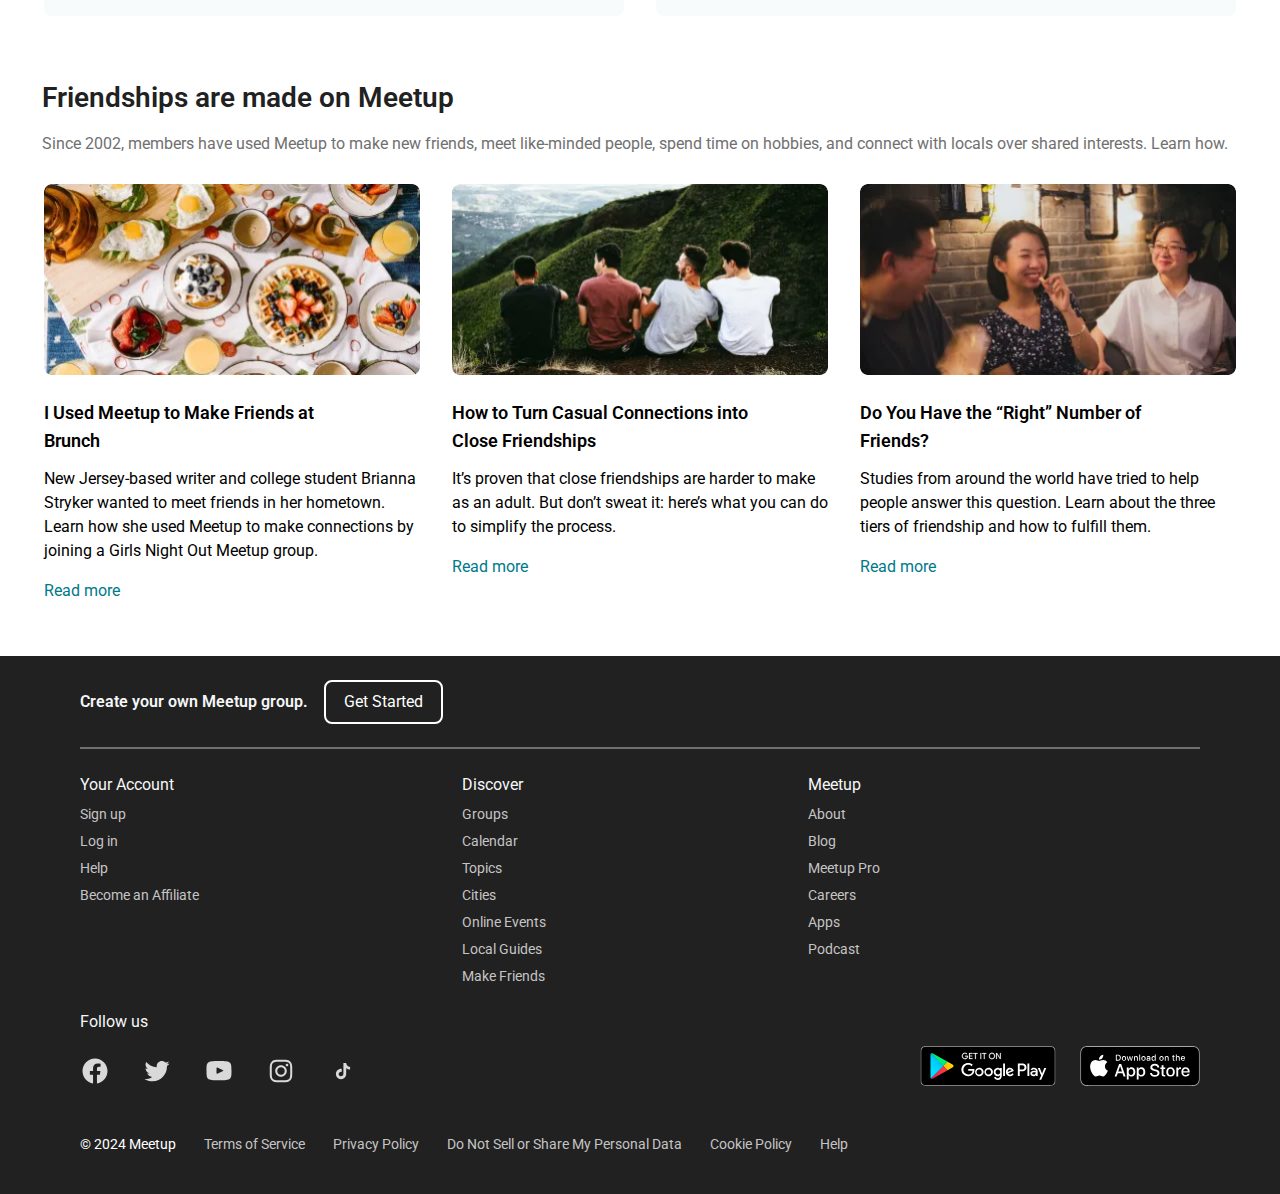
==== commit 876416d7: "fix: fix section events, style move to common style" ====
--- a/home.html
+++ b/home.html
@@ -64,7 +64,7 @@
             skill sharing, there are thousands of people who share it on Meetup.
             Events are happening every day—sign up to join the fun.
           </p>
-          <a href="./pages/events/events.html" class="banner__btn"
+          <a href="./pages/events/events-NY.html" class="banner__btn"
             >Join Meetup</a
           >
         </div>
@@ -96,12 +96,15 @@
             />
             <div class="event__content">
               <h3 class="event__title">Day Trading Idea and Strategy</h3>
-              <p class="event__category">Business (5 km)</p>
+              <div class="event__wrapper-category">
+                <p class="event__category">Business</p>
+                <p class="event__distance">(5 km)</p>
+              </div>
               <p class="event__date">
                 <img src="pages/home/assets/icons/event-date.svg" alt="date" />
                 Mon, Mar 18 · 7:00 PM PDT
               </p>
-              <div class="event__inner">
+              <div class="event__wrapper-attendees">
                 <span class="event__attendees">
                   <img
                     src="pages/home/assets/icons/event-attendees.svg"
@@ -129,12 +132,15 @@
               <h3 class="event__title">
                 Let's Talk Networking: JPMorgan Chase in Palo Alto
               </h3>
-              <p class="event__category">Business (25 km)</p>
+              <div class="event__wrapper-category">
+                <p class="event__category">Business</p>
+                <p class="event__distance">(25 km)</p>
+              </div>
               <p class="event__date">
                 <img src="pages/home/assets/icons/event-date.svg" alt="date" />
                 Tue, Mar 19 · 5:00 PM PDT
               </p>
-              <div class="event__inner">
+              <div class="event__wrapper-attendees">
                 <span class="event__attendees">
                   <img
                     src="pages/home/assets/icons/event-attendees.svg"
@@ -170,12 +176,14 @@
                 Tech Talks & Quiz: Next-Gen Database Solutions for Emerging Use
                 Cases
               </h3>
-              <p class="event__category">Technology</p>
+              <div class="event__wrapper-category">
+                <p class="event__category">Technology</p>
+              </div>
               <p class="event__date">
                 <img src="pages/home/assets/icons/event-date.svg" alt="date" />
                 Wed, Mar 13 · 6:00 PM PDT
               </p>
-              <div class="event__inner">
+              <div class="event__wrapper-attendees">
                 <span class="event__attendees">
                   <img
                     src="pages/home/assets/icons/event-attendees.svg"
@@ -203,12 +211,15 @@
               <h3 class="event__title">
                 INFORMS San Francisco Chapter In-Person Event
               </h3>
-              <p class="event__category">Health and Wellbeing (50 km)</p>
+              <div class="event__wrapper-category">
+                <p class="event__category">Health and Wellbeing</p>
+                <p class="event__distance">(50 km)</p>
+              </div>
               <p class="event__date">
                 <img src="pages/home/assets/icons/event-date.svg" alt="date" />
                 Thu, Mar 28 · 5:00 PM PDT
               </p>
-              <div class="event__inner">
+              <div class="event__wrapper-attendees">
                 <span class="event__attendees">
                   <img
                     src="pages/home/assets/icons/event-attendees.svg"
@@ -234,12 +245,15 @@
             />
             <div class="event__content">
               <h3 class="event__title">AI Wednesdays - Meet and Greet!</h3>
-              <p class="event__category">Technology (5 km)</p>
+              <div class="event__wrapper-category">
+                <p class="event__category">Technology</p>
+                <p class="event__distance">(5 km)</p>
+              </div>
               <p class="event__date">
                 <img src="pages/home/assets/icons/event-date.svg" alt="date" />
                 Wed, Mar 13 · 6:30 PM PDT
               </p>
-              <div class="event__inner">
+              <div class="event__wrapper-attendees">
                 <span class="event__attendees">
                   <img
                     src="pages/home/assets/icons/event-attendees.svg"
@@ -272,12 +286,14 @@
                 Online Event
               </div>
               <h3 class="event__title">ROS By-The-Bay March 2024</h3>
-              <p class="event__category">Social Activities</p>
+              <div class="event__wrapper-category">
+                <p class="event__category">Social Activities</p>
+              </div>
               <p class="event__date">
                 <img src="pages/home/assets/icons/event-date.svg" alt="date" />
                 Thu, Mar 21 · 6:00 PM PDT
               </p>
-              <div class="event__inner">
+              <div class="event__wrapper-attendees">
                 <span class="event__attendees">
                   <img
                     src="pages/home/assets/icons/event-attendees.svg"
@@ -303,12 +319,15 @@
             />
             <div class="event__content">
               <h3 class="event__title">Free Christian Singles' Dinner</h3>
-              <p class="event__category">Hobbies and Passions (10 km)</p>
+              <div class="event__wrapper-category">
+                <p class="event__category">Hobbies and Passions</p>
+                <p class="event__distance">(10 km)</p>
+              </div>
               <p class="event__date">
                 <img src="pages/home/assets/icons/event-date.svg" alt="date" />
                 Fri, Mar 29 · 6:00 PM PDT
               </p>
-              <div class="event__inner">
+              <div class="event__wrapper-attendees">
                 <span class="event__attendees">
                   <img
                     src="pages/home/assets/icons/event-attendees.svg"
@@ -336,12 +355,15 @@
               <h3 class="event__title">
                 In-person: Deep Dive into RAG Architectures (Food served)
               </h3>
-              <p class="event__category">Hobbies and Passions (50 km)</p>
+              <div class="event__wrapper-category">
+                <p class="event__category">Hobbies and Passions</p>
+                <p class="event__distance">(50 km)</p>
+              </div>
               <p class="event__date">
                 <img src="pages/home/assets/icons/event-date.svg" alt="date" />
                 Thu, Mar 14 · 5:00 PM PDT
               </p>
-              <div class="event__inner">
+              <div class="event__wrapper-attendees">
                 <span class="event__attendees">
                   <img
                     src="pages/home/assets/icons/event-attendees.svg"
@@ -385,12 +407,15 @@
                 Amazing On-Demand 15 Min Interviews with Top Coaches and
                 Speakers
               </h3>
-              <p class="event__category">Business (25 km)</p>
+              <div class="event__wrapper-category">
+                <p class="event__category">Business</p>
+                <p class="event__distance">(25 km)</p>
+              </div>
               <p class="event__date">
                 <img src="pages/home/assets/icons/event-date.svg" alt="date" />
                 Thu, Mar 14 · 6:00 PM PDT
               </p>
-              <div class="event__inner">
+              <div class="event__wrapper-attendees">
                 <span class="event__attendees">
                   <img
                     src="pages/home/assets/icons/event-attendees.svg"
@@ -423,12 +448,14 @@
                 Online Event
               </div>
               <h3 class="event__title">Vision Pro Developers Online Meetup</h3>
-              <p class="event__category">Technology</p>
+              <div class="event__wrapper-category">
+                <p class="event__category">Technology</p>
+              </div>
               <p class="event__date">
                 <img src="pages/home/assets/icons/event-date.svg" alt="date" />
                 Wed, Mar 13 · 7:00 PM PDT
               </p>
-              <div class="event__inner">
+              <div class="event__wrapper-attendees">
                 <span class="event__attendees">
                   <img
                     src="pages/home/assets/icons/event-attendees.svg"
@@ -461,12 +488,15 @@
                 Online Event
               </div>
               <h3 class="event__title">Significant Musical Moments</h3>
-              <p class="event__category">Hobbies and Passions (10 km)</p>
+              <div class="event__wrapper-category">
+                <p class="event__category">Hobbies and Passions</p>
+                <p class="event__distance">(10 km)</p>
+              </div>
               <p class="event__date">
                 <img src="pages/home/assets/icons/event-date.svg" alt="date" />
                 Wed, Mar 13 · 6:00 PM PDT
               </p>
-              <div class="event__inner">
+              <div class="event__wrapper-attendees">
                 <span class="event__attendees">
                   <img
                     src="pages/home/assets/icons/event-attendees.svg"
@@ -501,12 +531,14 @@
               <h3 class="event__title">
                 FREE Webinar : Introduction to Power BI
               </h3>
-              <p class="event__category">Technology</p>
+              <div class="event__wrapper-category">
+                <p class="event__category">Technology</p>
+              </div>
               <p class="event__date">
                 <img src="pages/home/assets/icons/event-date.svg" alt="date" />
                 Thu, Mar 14 · 5:30 PM PDT
               </p>
-              <div class="event__inner">
+              <div class="event__wrapper-attendees">
                 <span class="event__attendees">
                   <img
                     src="pages/home/assets/icons/event-attendees.svg"
--- a/common-assets/styles/style.css
+++ b/common-assets/styles/style.css
@@ -174,6 +174,260 @@
   padding-right: 16px;
 }
 
+.events {
+  display: flex;
+  flex-direction: column;
+  gap: 24px;
+  /* .events__info */
+  /* .events__title */
+  /* .events__btn-location */
+  /* .events__link */
+  /* .events__list */
+}
+.events__info {
+  display: flex;
+  align-items: center;
+  justify-content: start;
+  gap: 16px;
+}
+.events__title {
+  font-size: 28px;
+  font-weight: 600;
+  line-height: 1.29;
+  color: #212121;
+}
+@media screen and (max-width: 393.9px) {
+  .events__title {
+    font-size: 20px;
+  }
+}
+.events__btn-location {
+  display: flex;
+  align-items: center;
+  justify-content: center;
+  gap: 0;
+  border: none;
+  outline: none;
+  cursor: pointer;
+  border-radius: 8px;
+  width: auto;
+  height: auto;
+  color: #00798a;
+  background-color: rgba(151, 202, 209, 0.12);
+  gap: 10px;
+  padding: 10px 12px;
+  font-size: 20px;
+  font-weight: 600;
+  line-height: 1.2;
+}
+@media screen and (max-width: 644.9px) {
+  .events__btn-location {
+    font-size: 14px;
+    padding: 9px 8px;
+  }
+}
+.events__link {
+  font-size: 16px;
+  font-weight: 500;
+  line-height: 1.5;
+  color: #00798a;
+  text-decoration: none;
+  margin-left: auto;
+}
+@media screen and (max-width: 644.9px) {
+  .events__link {
+    display: none;
+  }
+}
+.events__list {
+  display: flex;
+  align-items: center;
+  justify-content: center;
+  gap: 36px;
+  flex-wrap: wrap;
+}
+@media screen and (max-width: 644.9px) {
+  .events__list {
+    gap: 20px;
+  }
+}
+.events .event {
+  display: flex;
+  flex-direction: column;
+  gap: 12px;
+  position: relative;
+  width: 272px;
+  height: 399px;
+  /* .event__img */
+  /* .event__content */
+  /* .event__type */
+  /* .event__title */
+  /* .event__wrapper-category */
+  /* .event__category */
+  /* .event__distance */
+  /* .event__wrapper-attendees */
+  /* .event__date */
+  /* .event__attendees */
+  /* .event__cost */
+  /* .event__date */
+  /* .event__attendees */
+  /* .event__cost */
+  /* .event__attendees */
+  /* .event__cost */
+}
+@media screen and (max-width: 644.9px) {
+  .events .event {
+    flex-direction: row;
+    width: 100%;
+    height: auto;
+    border-top: 1px solid #d9d9d9;
+    padding: 10px 0;
+    gap: 8px;
+  }
+}
+.events .event__img {
+  width: 272px;
+  height: 153px;
+  border-radius: 8px;
+}
+@media screen and (max-width: 644.9px) {
+  .events .event__img {
+    width: 98px;
+    height: 55px;
+  }
+}
+.events .event__content {
+  display: flex;
+  flex-direction: column;
+  gap: 12px;
+}
+@media screen and (max-width: 644.9px) {
+  .events .event__content {
+    gap: 3px;
+  }
+}
+.events .event__type {
+  display: flex;
+  align-items: center;
+  justify-content: center;
+  gap: 4px;
+  position: absolute;
+  top: 5px;
+  left: 10px;
+  width: 106px;
+  height: 20px;
+  border-radius: 4px;
+  background-color: #ffffff;
+  color: #707070;
+  font-size: 12px;
+  font-weight: 500;
+}
+@media screen and (max-width: 644.9px) {
+  .events .event__type {
+    order: 4;
+    font-size: 8px;
+    position: static;
+    justify-content: start;
+  }
+}
+.events .event__title {
+  font-size: 20px;
+  font-weight: 600;
+  line-height: 1.2;
+  color: #212121;
+  padding-right: 28px;
+}
+@media screen and (max-width: 644.9px) {
+  .events .event__title {
+    order: 2;
+    font-size: 10px;
+    font-weight: 500;
+    padding: 0;
+  }
+}
+.events .event__wrapper-category {
+  display: flex;
+  align-items: center;
+  justify-content: start;
+  gap: 5px;
+}
+@media screen and (max-width: 644.9px) {
+  .events .event__wrapper-category {
+    order: 3;
+  }
+}
+.events .event__category, .events .event__distance {
+  font-size: 14px;
+  font-weight: 500;
+  line-height: 1.43;
+  color: #707070;
+}
+@media screen and (max-width: 644.9px) {
+  .events .event__category, .events .event__distance {
+    font-size: 9px;
+    font-weight: 400;
+  }
+}
+.events .event__wrapper-attendees {
+  display: flex;
+  align-items: center;
+  justify-content: start;
+  gap: 16px;
+}
+@media screen and (max-width: 644.9px) {
+  .events .event__wrapper-attendees {
+    order: 5;
+    margin-top: 15px;
+  }
+}
+.events .event__date, .events .event__attendees, .events .event__cost {
+  display: flex;
+  align-items: center;
+  justify-content: start;
+  gap: 6px;
+}
+.events .event__date {
+  font-size: 14px;
+  line-height: 1.43;
+  letter-spacing: -0.35px;
+  color: #212121;
+}
+@media screen and (max-width: 644.9px) {
+  .events .event__date {
+    order: 1;
+    font-size: 9px;
+    font-weight: 500;
+    letter-spacing: -0.21px;
+    color: #7c6f50;
+  }
+}
+@media screen and (max-width: 644.9px) {
+  .events .event__date img {
+    display: none;
+  }
+}
+.events .event__attendees, .events .event__cost {
+  font-size: 16px;
+  line-height: 1.5;
+  color: #212121;
+}
+@media screen and (max-width: 644.9px) {
+  .events .event__attendees {
+    font-size: 9px;
+    color: #707070;
+  }
+}
+@media screen and (max-width: 644.9px) {
+  .events .event__attendees img {
+    display: none;
+  }
+}
+@media screen and (max-width: 644.9px) {
+  .events .event__cost {
+    display: none;
+  }
+}
+
 .footer {
   background-color: #212121;
   /* .footer__join */
--- a/pages/home/styles/home.css
+++ b/pages/home/styles/home.css
@@ -94,250 +94,11 @@
   }
 }
 
-.events {
-  display: flex;
-  flex-direction: column;
-  gap: 24px;
-  /* .events__info */
-  /* .events__title */
-  /* .events__btn-location */
-  /* .events__link */
-  /* .events__list */
-}
-.events__info {
-  display: flex;
-  align-items: center;
-  justify-content: start;
-  gap: 16px;
-}
-.events__title {
-  font-size: 28px;
-  font-weight: 600;
-  line-height: 1.29;
-  color: #212121;
-}
-@media screen and (max-width: 393.9px) {
-  .events__title {
-    font-size: 20px;
-  }
-}
-.events__btn-location {
-  display: flex;
-  align-items: center;
-  justify-content: center;
-  gap: 0;
-  border: none;
-  outline: none;
-  cursor: pointer;
-  border-radius: 8px;
-  width: auto;
-  height: auto;
-  color: #00798a;
-  background-color: rgba(151, 202, 209, 0.12);
-  gap: 10px;
-  padding: 10px 12px;
-  font-size: 20px;
-  font-weight: 600;
-  line-height: 1.2;
+.event {
+  /* .event:nth-child(n + 4) */
 }
 @media screen and (max-width: 644.9px) {
-  .events__btn-location {
-    font-size: 14px;
-    padding: 9px 8px;
-  }
-}
-.events__link {
-  font-size: 16px;
-  font-weight: 500;
-  line-height: 1.5;
-  color: #00798a;
-  text-decoration: none;
-  margin-left: auto;
-}
-@media screen and (max-width: 644.9px) {
-  .events__link {
-    display: none;
-  }
-}
-.events__list {
-  display: flex;
-  align-items: center;
-  justify-content: center;
-  gap: 36px;
-  flex-wrap: wrap;
-}
-@media screen and (max-width: 644.9px) {
-  .events__list {
-    gap: 20px;
-  }
-}
-.events .event {
-  display: flex;
-  flex-direction: column;
-  gap: 12px;
-  position: relative;
-  width: 272px;
-  height: 399px;
-  /* .event:nth-child(n + 4) */
-  /* .event__img */
-  /* .event__content */
-  /* .event__type */
-  /* .event__title */
-  /* .event__category */
-  /* .event__inner */
-  /* .event__date */
-  /* .event__attendees */
-  /* .event__cost */
-  /* .event__date */
-  /* .event__attendees */
-  /* .event__cost */
-  /* .event__attendees */
-  /* .event__cost */
-}
-@media screen and (max-width: 644.9px) {
-  .events .event {
-    flex-direction: row;
-    width: 100%;
-    height: auto;
-    border-top: 1px solid #d9d9d9;
-    padding: 10px 0;
-    gap: 8px;
-  }
-}
-@media screen and (max-width: 644.9px) {
-  .events .event:nth-child(n+4) {
-    display: none;
-  }
-}
-.events .event__img {
-  width: 272px;
-  height: 153px;
-  border-radius: 8px;
-}
-@media screen and (max-width: 644.9px) {
-  .events .event__img {
-    width: 98px;
-    height: 55px;
-  }
-}
-.events .event__content {
-  display: flex;
-  flex-direction: column;
-  gap: 12px;
-}
-@media screen and (max-width: 644.9px) {
-  .events .event__content {
-    gap: 3px;
-  }
-}
-.events .event__type {
-  display: flex;
-  align-items: center;
-  justify-content: center;
-  gap: 4px;
-  position: absolute;
-  top: 5px;
-  left: 10px;
-  width: 106px;
-  height: 20px;
-  border-radius: 4px;
-  background-color: #ffffff;
-  color: #707070;
-  font-size: 12px;
-  font-weight: 500;
-}
-@media screen and (max-width: 644.9px) {
-  .events .event__type {
-    order: 4;
-    font-size: 8px;
-    position: static;
-    justify-content: start;
-  }
-}
-.events .event__title {
-  font-size: 20px;
-  font-weight: 600;
-  line-height: 1.2;
-  color: #212121;
-  padding-right: 28px;
-}
-@media screen and (max-width: 644.9px) {
-  .events .event__title {
-    order: 2;
-    font-size: 10px;
-    font-weight: 500;
-    padding: 0;
-  }
-}
-.events .event__category {
-  font-size: 14px;
-  font-weight: 500;
-  line-height: 1.43;
-  color: #707070;
-}
-@media screen and (max-width: 644.9px) {
-  .events .event__category {
-    order: 3;
-    font-size: 9px;
-    font-weight: 400;
-  }
-}
-.events .event__inner {
-  display: flex;
-  align-items: center;
-  justify-content: start;
-  gap: 16px;
-}
-@media screen and (max-width: 644.9px) {
-  .events .event__inner {
-    order: 5;
-    margin-top: 15px;
-  }
-}
-.events .event__date, .events .event__attendees, .events .event__cost {
-  display: flex;
-  align-items: center;
-  justify-content: start;
-  gap: 6px;
-}
-.events .event__date {
-  font-size: 14px;
-  line-height: 1.43;
-  letter-spacing: -0.35px;
-  color: #212121;
-}
-@media screen and (max-width: 644.9px) {
-  .events .event__date {
-    order: 1;
-    font-size: 9px;
-    font-weight: 500;
-    letter-spacing: -0.21px;
-    color: #7c6f50;
-  }
-}
-@media screen and (max-width: 644.9px) {
-  .events .event__date img {
-    display: none;
-  }
-}
-.events .event__attendees, .events .event__cost {
-  font-size: 16px;
-  line-height: 1.5;
-  color: #212121;
-}
-@media screen and (max-width: 644.9px) {
-  .events .event__attendees {
-    font-size: 9px;
-    color: #707070;
-  }
-}
-@media screen and (max-width: 644.9px) {
-  .events .event__attendees img {
-    display: none;
-  }
-}
-@media screen and (max-width: 644.9px) {
-  .events .event__cost {
+  .event:nth-child(n+4) {
     display: none;
   }
 }
